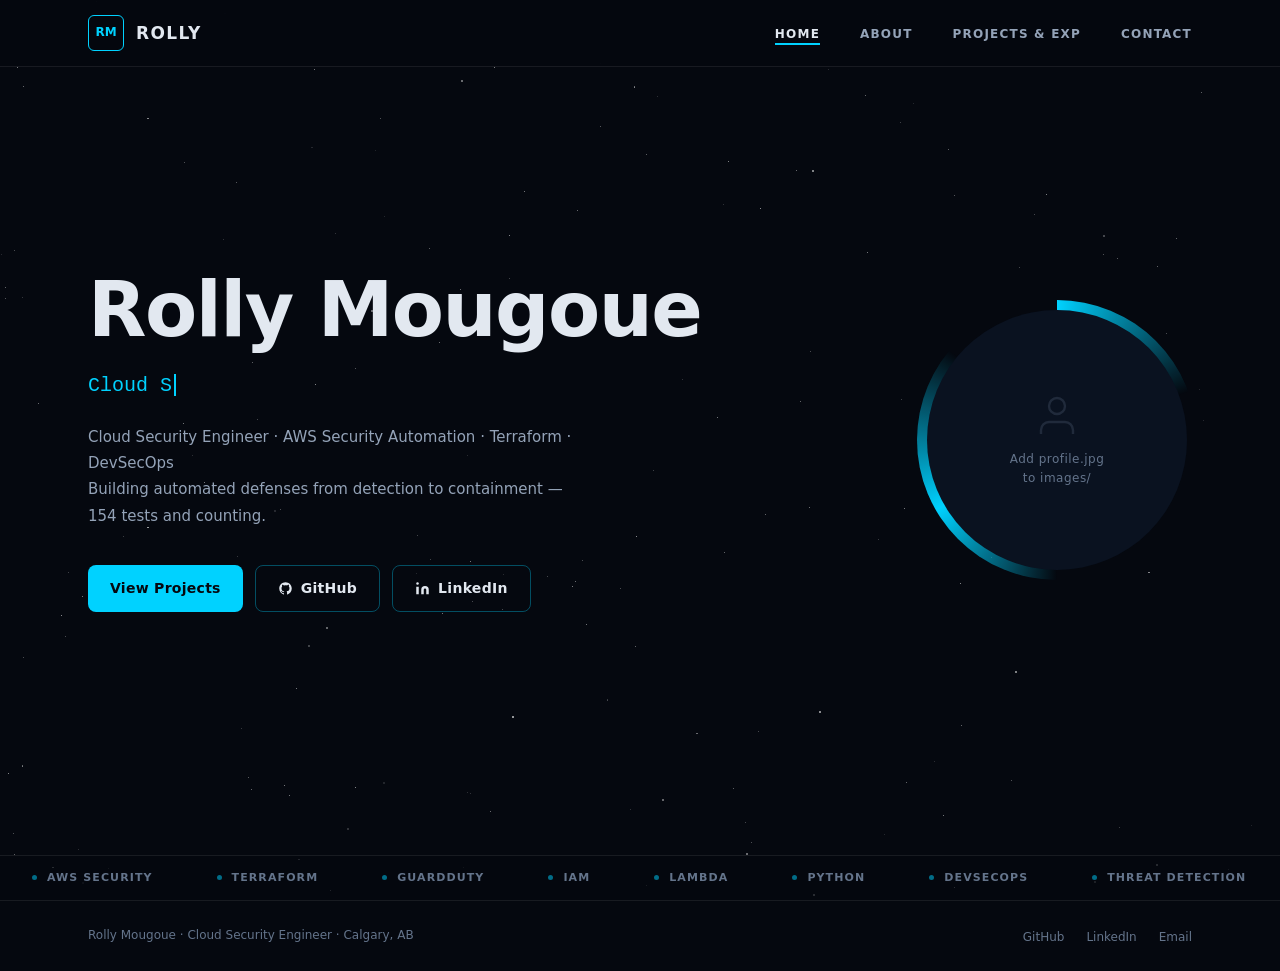
==== portfolio/index.html @ fcc456f9 "Redesign portfolio: multi-page dark space theme matching samsonidowu.netlify.app structure - Four se" ====
<!DOCTYPE html>
<html lang="en">
<head>
  <meta charset="UTF-8">
  <meta name="viewport" content="width=device-width, initial-scale=1.0">
  <meta name="description" content="Rolly Mougoue — Cloud Security Engineer. AWS security automation: GuardDuty, WAF, Inspector, Macie — all Terraform, all tested.">
  <meta property="og:title" content="Rolly Mougoue — Cloud Security Engineer">
  <meta property="og:type" content="website">
  <title>Rolly Mougoue — Cloud Security Engineer</title>
  <link rel="stylesheet" href="css/style.css">
</head>
<body>

  <div id="starfield" aria-hidden="true"></div>

  <!-- ── Navigation ─────────────────────────────────────────── -->
  <nav class="nav" role="navigation" aria-label="Main navigation">
    <div class="nav-inner">
      <a href="index.html" class="nav-logo" aria-label="Home">
        <div class="nav-logo-box" aria-hidden="true">RM</div>
        ROLLY
      </a>
      <ul class="nav-links" id="nav-links" role="list">
        <li><a href="index.html">HOME</a></li>
        <li><a href="about.html">ABOUT</a></li>
        <li><a href="projects.html">PROJECTS &amp; EXP</a></li>
        <li><a href="contact.html">CONTACT</a></li>
      </ul>
      <button class="nav-toggle" id="nav-toggle"
              aria-label="Toggle navigation" aria-expanded="false">
        <span></span><span></span><span></span>
      </button>
    </div>
  </nav>

  <!-- ── Hero ───────────────────────────────────────────────── -->
  <main class="page-content page-enter">
    <section class="hero" aria-label="Introduction">
      <div class="hero-content">

        <!-- Left -->
        <div class="hero-left">
          <h1 class="hero-name">Rolly Mougoue</h1>
          <div class="hero-type-line" aria-live="polite">
            <span id="type-text"></span><span class="hero-cursor" aria-hidden="true"></span>
          </div>
          <p class="hero-subtitle">
            Cloud Security Engineer · AWS Security Automation · Terraform · DevSecOps<br>
            Building automated defenses from detection to containment — 154 tests and counting.
          </p>
          <div class="hero-actions">
            <a href="projects.html" class="btn btn-primary">View Projects</a>
            <a href="https://github.com/Rolly-M/Cloud-Security-Portfolio"
               target="_blank" rel="noopener noreferrer" class="btn btn-outline">
              <svg width="15" height="15" viewBox="0 0 24 24" fill="currentColor" aria-hidden="true">
                <path d="M12 2C6.477 2 2 6.477 2 12c0 4.42 2.865 8.17 6.839 9.49.5.092.682-.217.682-.482
                  0-.237-.008-.866-.013-1.7-2.782.604-3.369-1.34-3.369-1.34-.454-1.156-1.11-1.462-1.11-1.462
                  -.908-.62.069-.608.069-.608 1.003.07 1.531 1.03 1.531 1.03.892 1.529 2.341 1.087 2.91.832
                  .092-.647.35-1.088.636-1.338-2.22-.253-4.555-1.11-4.555-4.943 0-1.091.39-1.984 1.029-2.683
                  -.103-.253-.446-1.27.098-2.647 0 0 .84-.269 2.75 1.025A9.578 9.578 0 0112 6.836c.85.004
                  1.705.114 2.504.336 1.909-1.294 2.747-1.025 2.747-1.025.546 1.377.202 2.394.1 2.647
                  .64.699 1.028 1.592 1.028 2.683 0 3.842-2.339 4.687-4.566 4.935.359.309.678.919.678 1.852
                  0 1.336-.012 2.415-.012 2.743 0 .267.18.578.688.48C19.138 20.167 22 16.418 22 12
                  c0-5.523-4.477-10-10-10z"/>
              </svg>
              GitHub
            </a>
            <a href="https://www.linkedin.com/in/rolly-mougoue/"
               target="_blank" rel="noopener noreferrer" class="btn btn-outline">
              <svg width="15" height="15" viewBox="0 0 24 24" fill="currentColor" aria-hidden="true">
                <path d="M16 8a6 6 0 016 6v7h-4v-7a2 2 0 00-2-2 2 2 0 00-2 2v7h-4v-7a6 6 0 016-6zM2 9h4v12H2z"/>
                <circle cx="4" cy="4" r="2"/>
              </svg>
              LinkedIn
            </a>
          </div>
        </div>

        <!-- Right — Photo -->
        <div class="hero-photo" aria-label="Profile photo">
          <div class="photo-ring" aria-hidden="true"></div>
          <div class="photo-inner">
            <img id="profile-img" src="images/profile.jpg" alt="Rolly Mougoue">
            <div class="photo-placeholder" id="photo-placeholder" aria-hidden="true">
              <svg viewBox="0 0 24 24" fill="none" stroke="currentColor" stroke-width="1.2">
                <path d="M20 21v-2a4 4 0 00-4-4H8a4 4 0 00-4 4v2"/>
                <circle cx="12" cy="7" r="4"/>
              </svg>
              <span>Add profile.jpg<br>to images/</span>
            </div>
          </div>
        </div>

      </div>

      <!-- Skills ticker -->
      <div class="ticker" aria-hidden="true">
        <div class="ticker-track" id="ticker-track"></div>
      </div>
    </section>
  </main>

  <!-- ── Footer ─────────────────────────────────────────────── -->
  <footer>
    <div class="container footer-inner">
      <p class="footer-copy">Rolly Mougoue · Cloud Security Engineer · Calgary, AB</p>
      <ul class="footer-links">
        <li><a href="https://github.com/Rolly-M/Cloud-Security-Portfolio"
               target="_blank" rel="noopener noreferrer">GitHub</a></li>
        <li><a href="https://www.linkedin.com/in/rolly-mougoue/"
               target="_blank" rel="noopener noreferrer">LinkedIn</a></li>
        <li><a href="mailto:rollymk25@gmail.com">Email</a></li>
      </ul>
    </div>
  </footer>

  <script src="js/main.js"></script>
</body>
</html>
---- portfolio/css/style.css ----
/* ============================================================
   Rolly Mougoue — Cloud Security Portfolio
   Dark space theme · Multi-page
   ============================================================ */

/* ── Variables ─────────────────────────────────────────────── */
:root {
  --bg:           #05080f;
  --bg-nav:       rgba(5, 8, 15, 0.94);
  --bg-card:      rgba(255, 255, 255, 0.03);
  --bg-card-h:    rgba(255, 255, 255, 0.06);
  --border:       rgba(255, 255, 255, 0.08);
  --border-a:     rgba(0, 210, 255, 0.28);
  --text:         #e2e8f0;
  --text-muted:   #94a3b8;
  --text-dim:     #64748b;
  --accent:       #00d2ff;
  --accent-glow:  rgba(0, 210, 255, 0.15);
  --green:        #22c55e;
  --orange:       #f0883e;
  --purple:       #bc8cff;
  --font:         'Segoe UI', system-ui, -apple-system, sans-serif;
  --mono:         'Courier New', Courier, monospace;
  --r:            8px;
  --r-lg:         16px;
}

/* ── Reset ─────────────────────────────────────────────────── */
*, *::before, *::after { box-sizing: border-box; margin: 0; padding: 0; }
html { scroll-behavior: smooth; }
body {
  background: var(--bg);
  color: var(--text);
  font-family: var(--font);
  line-height: 1.65;
  overflow-x: hidden;
  min-height: 100vh;
  -webkit-font-smoothing: antialiased;
}
a { color: inherit; text-decoration: none; }
img { max-width: 100%; display: block; }
ul { list-style: none; }
button { font-family: var(--font); }

/* ── Starfield ─────────────────────────────────────────────── */
#starfield {
  position: fixed;
  inset: 0;
  pointer-events: none;
  z-index: 0;
  overflow: hidden;
}
.star {
  position: absolute;
  border-radius: 50%;
  background: #fff;
}
.star-twinkle { animation: twinkle 3s ease-in-out infinite; }
@keyframes twinkle {
  0%, 100% { opacity: var(--op, 0.5); transform: scale(1); }
  50%       { opacity: 0.1;           transform: scale(0.6); }
}

/* ── Layout ─────────────────────────────────────────────────── */
.container { max-width: 1160px; margin: 0 auto; padding: 0 28px; }
.page-content { position: relative; z-index: 1; }

/* ── Navigation ─────────────────────────────────────────────── */
.nav {
  position: fixed;
  inset: 0 0 auto 0;
  z-index: 100;
  background: var(--bg-nav);
  backdrop-filter: blur(14px);
  border-bottom: 1px solid var(--border);
}
.nav-inner {
  display: flex;
  align-items: center;
  justify-content: space-between;
  height: 66px;
  max-width: 1160px;
  margin: 0 auto;
  padding: 0 28px;
}
.nav-logo {
  display: flex;
  align-items: center;
  gap: 12px;
  font-weight: 700;
  font-size: 17px;
  letter-spacing: 0.08em;
  color: var(--text);
  transition: opacity .2s;
}
.nav-logo:hover { opacity: 0.85; }
.nav-logo-box {
  width: 36px; height: 36px;
  border: 1.5px solid var(--accent);
  border-radius: 6px;
  display: flex;
  align-items: center;
  justify-content: center;
  font-size: 12px;
  font-weight: 800;
  color: var(--accent);
  letter-spacing: 0;
  flex-shrink: 0;
}
.nav-links {
  display: flex;
  align-items: center;
  gap: 40px;
}
.nav-links a {
  font-size: 12px;
  font-weight: 600;
  letter-spacing: 0.1em;
  color: var(--text-muted);
  transition: color .2s;
  position: relative;
  padding-bottom: 3px;
}
.nav-links a::after {
  content: '';
  position: absolute;
  bottom: -1px; left: 0; right: 0;
  height: 2px;
  background: var(--accent);
  transform: scaleX(0);
  transform-origin: left;
  transition: transform .2s;
}
.nav-links a:hover { color: var(--text); }
.nav-links a.active { color: var(--text); }
.nav-links a.active::after { transform: scaleX(1); }

/* Mobile toggle */
.nav-toggle {
  display: none;
  flex-direction: column;
  gap: 5px;
  background: none;
  border: none;
  cursor: pointer;
  padding: 4px;
}
.nav-toggle span {
  display: block;
  width: 22px; height: 2px;
  background: var(--text-muted);
  border-radius: 2px;
  transition: .2s;
}

/* ── Buttons ─────────────────────────────────────────────────── */
.btn {
  display: inline-flex;
  align-items: center;
  gap: 8px;
  padding: 11px 22px;
  border-radius: var(--r);
  font-size: 14px;
  font-weight: 600;
  letter-spacing: .02em;
  cursor: pointer;
  border: none;
  transition: all .2s;
}
.btn-primary {
  background: var(--accent);
  color: #05080f;
}
.btn-primary:hover {
  background: #22e5ff;
  transform: translateY(-1px);
  box-shadow: 0 6px 24px rgba(0,210,255,.35);
}
.btn-outline {
  background: transparent;
  border: 1.5px solid rgba(0,210,255,.35);
  color: var(--text);
}
.btn-outline:hover {
  background: var(--accent-glow);
  border-color: var(--accent);
  color: var(--accent);
}
.btn-ghost {
  background: transparent;
  border: 1.5px solid var(--border);
  color: var(--text-muted);
}
.btn-ghost:hover {
  background: var(--bg-card-h);
  color: var(--text);
  border-color: rgba(255,255,255,.18);
}

/* ── Hero ────────────────────────────────────────────────────── */
.hero {
  min-height: 100vh;
  display: flex;
  flex-direction: column;
  position: relative;
  padding-top: 66px;
}
.hero-content {
  flex: 1;
  display: grid;
  grid-template-columns: 1fr auto;
  align-items: center;
  gap: 64px;
  padding: 80px 28px 120px;
  max-width: 1160px;
  margin: 0 auto;
  width: 100%;
}
.hero-name {
  font-size: clamp(40px, 6vw, 76px);
  font-weight: 800;
  line-height: 1.08;
  color: var(--text);
  margin-bottom: 18px;
  letter-spacing: -.02em;
}
.hero-type-line {
  font-family: var(--mono);
  font-size: clamp(15px, 2vw, 20px);
  color: var(--accent);
  margin-bottom: 22px;
  min-height: 30px;
  display: flex;
  align-items: center;
  gap: 1px;
}
.hero-cursor {
  display: inline-block;
  width: 2px;
  height: 1.1em;
  background: var(--accent);
  margin-left: 1px;
  animation: blink .8s step-end infinite;
}
@keyframes blink { 50% { opacity: 0; } }

.hero-subtitle {
  font-size: 15px;
  color: var(--text-muted);
  line-height: 1.75;
  max-width: 500px;
  margin-bottom: 36px;
}
.hero-actions { display: flex; gap: 12px; flex-wrap: wrap; }

/* ── Photo ───────────────────────────────────────────────────── */
.hero-photo {
  position: relative;
  width: 270px;
  height: 270px;
  flex-shrink: 0;
}
.photo-ring {
  position: absolute;
  inset: -5px;
  border-radius: 50%;
  background: conic-gradient(
    var(--accent) 0deg,
    transparent 70deg,
    transparent 180deg,
    var(--accent) 240deg,
    transparent 310deg,
    transparent 360deg
  );
  animation: spinRing 8s linear infinite;
}
@keyframes spinRing { to { transform: rotate(360deg); } }

.photo-inner {
  position: absolute;
  inset: 5px;
  border-radius: 50%;
  overflow: hidden;
  background: #0a1220;
}
.photo-inner img {
  width: 100%;
  height: 100%;
  object-fit: cover;
  display: none;
}
.photo-inner img.loaded { display: block; }
.photo-placeholder {
  width: 100%;
  height: 100%;
  display: flex;
  flex-direction: column;
  align-items: center;
  justify-content: center;
  gap: 10px;
  color: var(--text-dim);
  font-size: 12px;
  letter-spacing: .04em;
  text-align: center;
  padding: 20px;
}
.photo-placeholder svg {
  width: 48px; height: 48px;
  opacity: .25;
}

/* ── Ticker ──────────────────────────────────────────────────── */
.ticker {
  border-top: 1px solid var(--border);
  background: rgba(5,8,15,.7);
  padding: 13px 0;
  overflow: hidden;
  flex-shrink: 0;
}
.ticker-track {
  display: flex;
  white-space: nowrap;
  animation: tickerScroll 32s linear infinite;
  width: max-content;
}
.ticker-item {
  display: inline-flex;
  align-items: center;
  gap: 10px;
  padding: 0 32px;
  font-size: 11px;
  font-weight: 700;
  letter-spacing: .1em;
  text-transform: uppercase;
  color: var(--text-dim);
}
.ticker-item .dot {
  width: 5px; height: 5px;
  border-radius: 50%;
  background: var(--accent);
  opacity: .5;
  flex-shrink: 0;
}
@keyframes tickerScroll {
  from { transform: translateX(0); }
  to   { transform: translateX(-50%); }
}

/* ── Section base ────────────────────────────────────────────── */
.page-section {
  padding: 96px 0;
  position: relative;
  z-index: 1;
}
.section-label {
  display: block;
  font-size: 11px;
  font-weight: 700;
  letter-spacing: .16em;
  color: var(--accent);
  text-transform: uppercase;
  margin-bottom: 10px;
}
.section-title {
  font-size: clamp(26px, 4vw, 42px);
  font-weight: 800;
  color: var(--text);
  line-height: 1.12;
  letter-spacing: -.01em;
}
.section-desc {
  font-size: 15px;
  color: var(--text-muted);
  margin-top: 12px;
  max-width: 580px;
  line-height: 1.75;
}

/* ── About ───────────────────────────────────────────────────── */
.about-grid {
  display: grid;
  grid-template-columns: 1fr 320px;
  gap: 64px;
  align-items: start;
}
.about-heading {
  font-size: clamp(22px, 3vw, 36px);
  font-weight: 800;
  color: var(--text);
  line-height: 1.18;
  margin-bottom: 28px;
  letter-spacing: -.01em;
}
.about-bio p {
  color: var(--text-muted);
  font-size: 15px;
  line-height: 1.8;
  margin-bottom: 16px;
}
.about-bio p:last-of-type { margin-bottom: 0; }
.about-bio strong { color: var(--text); font-weight: 600; }
.about-actions { display: flex; gap: 12px; flex-wrap: wrap; margin-top: 32px; }

/* Sidebar boxes */
.sidebar-box {
  background: var(--bg-card);
  border: 1px solid var(--border);
  border-radius: var(--r-lg);
  padding: 24px;
  margin-bottom: 20px;
}
.sidebar-box:last-child { margin-bottom: 0; }
.sidebar-title {
  font-size: 10px;
  font-weight: 800;
  letter-spacing: .16em;
  color: var(--accent);
  text-transform: uppercase;
  margin-bottom: 18px;
}
.facts-table { width: 100%; border-collapse: collapse; }
.facts-table tr { border-bottom: 1px solid var(--border); }
.facts-table tr:last-child { border-bottom: none; }
.facts-table td {
  padding: 10px 0;
  font-size: 13px;
  line-height: 1.4;
  vertical-align: top;
}
.facts-table td:first-child {
  color: var(--text-muted);
  width: 100px;
  padding-right: 8px;
}
.facts-table td:last-child {
  color: var(--text);
  font-weight: 500;
  text-align: right;
}
.avail-cell {
  display: flex;
  align-items: center;
  gap: 6px;
  justify-content: flex-end;
}
.avail-dot {
  width: 7px; height: 7px;
  border-radius: 50%;
  background: var(--green);
  animation: pulse 2.2s ease-in-out infinite;
}
@keyframes pulse { 50% { opacity: .35; } }

.cert-row {
  display: flex;
  justify-content: space-between;
  align-items: center;
  padding: 10px 0;
  border-bottom: 1px solid var(--border);
  font-size: 13px;
  gap: 8px;
}
.cert-row:last-child { border-bottom: none; }
.cert-name { color: var(--text-muted); flex: 1; }
.cert-date { color: var(--text-dim); font-size: 11px; white-space: nowrap; }

/* ── Projects ────────────────────────────────────────────────── */
.projects-header { margin-bottom: 52px; }
.stats-row {
  display: flex;
  gap: 32px;
  flex-wrap: wrap;
  margin-top: 32px;
  padding-top: 28px;
  border-top: 1px solid var(--border);
}
.stat-item { }
.stat-num {
  font-size: 32px;
  font-weight: 800;
  color: var(--accent);
  line-height: 1;
}
.stat-label {
  font-size: 12px;
  color: var(--text-dim);
  letter-spacing: .04em;
  margin-top: 4px;
}

.projects-grid {
  display: grid;
  grid-template-columns: repeat(auto-fill, minmax(340px, 1fr));
  gap: 20px;
}
.project-card {
  background: var(--bg-card);
  border: 1px solid var(--border);
  border-radius: var(--r-lg);
  padding: 26px;
  display: flex;
  flex-direction: column;
  transition: border-color .2s, transform .2s, box-shadow .2s;
}
.project-card:hover {
  border-color: var(--border-a);
  transform: translateY(-2px);
  box-shadow: 0 10px 36px rgba(0,210,255,.07);
}
.project-card.featured {
  grid-column: 1 / -1;
  display: grid;
  grid-template-columns: 1fr 200px;
  gap: 32px;
  align-items: start;
}
.project-card.featured .project-body { display: flex; flex-direction: column; }
.project-num {
  font-size: 11px;
  font-weight: 700;
  color: var(--accent);
  letter-spacing: .1em;
  margin-bottom: 6px;
}
.project-small {
  display: block;
  font-size: 10px;
  color: var(--text-dim);
  letter-spacing: .08em;
  text-transform: uppercase;
  margin-bottom: 4px;
}
.project-title {
  font-size: 17px;
  font-weight: 700;
  color: var(--text);
  line-height: 1.3;
  margin-bottom: 12px;
}
.project-desc {
  font-size: 13.5px;
  color: var(--text-muted);
  line-height: 1.7;
  margin-bottom: 16px;
  flex: 1;
}
.project-highlights {
  margin-bottom: 18px;
}
.project-highlights li {
  font-size: 13px;
  color: var(--text-muted);
  padding: 6px 0 6px 14px;
  position: relative;
  border-bottom: 1px solid var(--border);
  line-height: 1.55;
}
.project-highlights li:last-child { border-bottom: none; }
.project-highlights li::before {
  content: '';
  position: absolute;
  left: 0; top: 13px;
  width: 5px; height: 5px;
  border-radius: 50%;
  background: var(--accent);
  opacity: .5;
}
.project-tags {
  display: flex;
  flex-wrap: wrap;
  gap: 6px;
  margin-bottom: 18px;
}
.tag {
  font-size: 11px;
  font-weight: 600;
  padding: 3px 10px;
  border-radius: 20px;
  letter-spacing: .03em;
}
.tag-aws  { background: rgba(240,136,62,.1);  color: #f0883e; border: 1px solid rgba(240,136,62,.2); }
.tag-iac  { background: rgba(124,158,240,.1); color: #7c9ef0; border: 1px solid rgba(124,158,240,.2); }
.tag-lang { background: rgba(63,185,80,.1);   color: #3fb950; border: 1px solid rgba(63,185,80,.2); }
.tag-test { background: rgba(188,140,255,.1); color: #bc8cff; border: 1px solid rgba(188,140,255,.2); }

.project-footer {
  display: flex;
  justify-content: space-between;
  align-items: center;
  padding-top: 16px;
  border-top: 1px solid var(--border);
  margin-top: auto;
}
.project-meta { font-size: 12px; color: var(--text-dim); }
.project-link {
  font-size: 13px;
  font-weight: 600;
  color: var(--accent);
  display: inline-flex;
  align-items: center;
  gap: 5px;
  transition: gap .2s;
}
.project-link:hover { gap: 9px; }
.project-link::after { content: '→'; }

.project-sidebar {
  display: flex;
  flex-direction: column;
  gap: 10px;
}
.sidebar-stat {
  background: rgba(0,210,255,.05);
  border: 1px solid rgba(0,210,255,.14);
  border-radius: var(--r);
  padding: 14px 16px;
}
.ss-label {
  font-size: 10px;
  color: var(--text-dim);
  text-transform: uppercase;
  letter-spacing: .08em;
  margin-bottom: 4px;
}
.ss-value {
  font-size: 14px;
  font-weight: 700;
  color: var(--accent);
}

/* ── Contact ─────────────────────────────────────────────────── */
.contact-layout {
  max-width: 680px;
}
.contact-quote {
  font-size: 15.5px;
  font-style: italic;
  color: var(--text-muted);
  border-left: 2px solid var(--accent);
  padding-left: 20px;
  margin: 36px 0;
  line-height: 1.75;
}
.contact-items {
  display: flex;
  flex-direction: column;
  gap: 14px;
  margin-bottom: 36px;
}
.contact-item {
  display: flex;
  align-items: center;
  gap: 16px;
  padding: 18px 22px;
  background: var(--bg-card);
  border: 1px solid var(--border);
  border-radius: var(--r-lg);
  font-size: 14.5px;
  color: var(--text);
  transition: border-color .2s, background .2s, color .2s;
}
.contact-item:hover {
  border-color: var(--border-a);
  background: rgba(0,210,255,.04);
  color: var(--accent);
}
.contact-icon { width: 20px; text-align: center; flex-shrink: 0; }
.avail-badge {
  display: inline-flex;
  align-items: center;
  gap: 8px;
  padding: 9px 18px;
  background: rgba(34,197,94,.1);
  border: 1px solid rgba(34,197,94,.22);
  border-radius: 20px;
  font-size: 13px;
  font-weight: 600;
  color: var(--green);
}

/* ── Footer ──────────────────────────────────────────────────── */
footer {
  position: relative;
  z-index: 1;
  border-top: 1px solid var(--border);
  padding: 22px 0;
}
.footer-inner {
  display: flex;
  justify-content: space-between;
  align-items: center;
  gap: 16px;
  flex-wrap: wrap;
}
.footer-copy { font-size: 12px; color: var(--text-dim); }
.footer-links { display: flex; gap: 22px; }
.footer-links a {
  font-size: 12px;
  color: var(--text-dim);
  transition: color .2s;
}
.footer-links a:hover { color: var(--accent); }

/* ── Fade animations ─────────────────────────────────────────── */
.fade-in {
  opacity: 0;
  transform: translateY(18px);
  transition: opacity .55s ease, transform .55s ease;
}
.fade-in.visible { opacity: 1; transform: translateY(0); }
.d1 { transition-delay: .1s; }
.d2 { transition-delay: .2s; }
.d3 { transition-delay: .3s; }

.page-enter { animation: pageIn .4s ease both; }
@keyframes pageIn {
  from { opacity: 0; transform: translateY(12px); }
  to   { opacity: 1; transform: translateY(0); }
}

/* ── Scrollbar ───────────────────────────────────────────────── */
::-webkit-scrollbar { width: 5px; }
::-webkit-scrollbar-track { background: var(--bg); }
::-webkit-scrollbar-thumb { background: var(--border); border-radius: 3px; }
::-webkit-scrollbar-thumb:hover { background: var(--text-dim); }

/* ── Mobile ──────────────────────────────────────────────────── */
@media (max-width: 820px) {
  .nav-links {
    display: none;
    position: absolute;
    top: 66px; left: 0; right: 0;
    background: var(--bg-nav);
    flex-direction: column;
    padding: 18px 28px;
    gap: 18px;
    border-bottom: 1px solid var(--border);
    backdrop-filter: blur(14px);
  }
  .nav-links.open { display: flex; }
  .nav-toggle { display: flex; }

  .hero-content {
    grid-template-columns: 1fr;
    text-align: center;
    padding: 60px 28px 120px;
    gap: 44px;
  }
  .hero-photo { width: 200px; height: 200px; margin: 0 auto; order: -1; }
  .hero-actions { justify-content: center; }
  .hero-subtitle { margin-inline: auto; }

  .about-grid { grid-template-columns: 1fr; gap: 40px; }
  .projects-grid { grid-template-columns: 1fr; }
  .project-card.featured { grid-template-columns: 1fr; }
  .stats-row { gap: 24px; }
  .footer-inner { flex-direction: column; text-align: center; }
}

@media (max-width: 500px) {
  .hero-name { font-size: 34px; }
  .btn { padding: 10px 18px; font-size: 13px; }
}
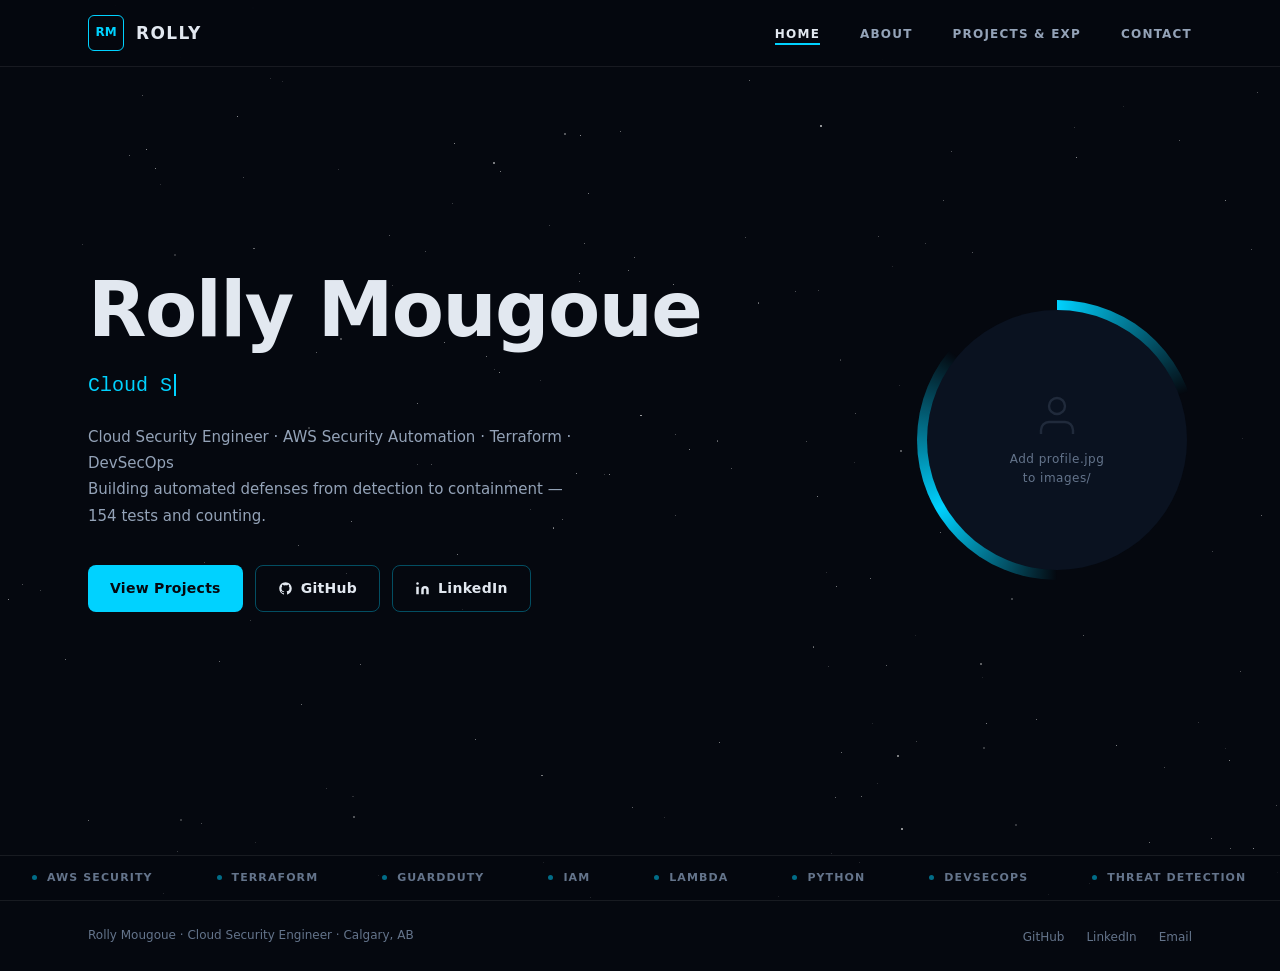
==== commit 50b7aafc: "Fix hero layout, nav logo stacking, and SVG placeholder overflow - Replace grid (1fr auto) with flex" ====
--- a/portfolio/index.html
+++ b/portfolio/index.html
@@ -82,7 +82,7 @@
           <div class="photo-inner">
             <img id="profile-img" src="images/profile.jpg" alt="Rolly Mougoue">
             <div class="photo-placeholder" id="photo-placeholder" aria-hidden="true">
-              <svg viewBox="0 0 24 24" fill="none" stroke="currentColor" stroke-width="1.2">
+              <svg width="48" height="48" viewBox="0 0 24 24" fill="none" stroke="currentColor" stroke-width="1.2">
                 <path d="M20 21v-2a4 4 0 00-4-4H8a4 4 0 00-4 4v2"/>
                 <circle cx="12" cy="7" r="4"/>
               </svg>
--- a/portfolio/css/style.css
+++ b/portfolio/css/style.css
@@ -68,14 +68,18 @@
 /* ── Navigation ─────────────────────────────────────────────── */
 .nav {
   position: fixed;
-  inset: 0 0 auto 0;
+  top: 0;
+  left: 0;
+  right: 0;
   z-index: 100;
   background: var(--bg-nav);
   backdrop-filter: blur(14px);
+  -webkit-backdrop-filter: blur(14px);
   border-bottom: 1px solid var(--border);
 }
 .nav-inner {
   display: flex;
+  flex-direction: row;
   align-items: center;
   justify-content: space-between;
   height: 66px;
@@ -84,7 +88,8 @@
   padding: 0 28px;
 }
 .nav-logo {
-  display: flex;
+  display: inline-flex;
+  flex-direction: row;
   align-items: center;
   gap: 12px;
   font-weight: 700;
@@ -92,6 +97,7 @@
   letter-spacing: 0.08em;
   color: var(--text);
   transition: opacity .2s;
+  white-space: nowrap;
 }
 .nav-logo:hover { opacity: 0.85; }
 .nav-logo-box {
@@ -207,8 +213,8 @@
 }
 .hero-content {
   flex: 1;
-  display: grid;
-  grid-template-columns: 1fr auto;
+  display: flex;
+  flex-direction: row;
   align-items: center;
   gap: 64px;
   padding: 80px 28px 120px;
@@ -216,6 +222,7 @@
   margin: 0 auto;
   width: 100%;
 }
+.hero-left { flex: 1; min-width: 0; }
 .hero-name {
   font-size: clamp(40px, 6vw, 76px);
   font-weight: 800;
@@ -258,11 +265,15 @@
   position: relative;
   width: 270px;
   height: 270px;
+  min-width: 270px;
   flex-shrink: 0;
 }
 .photo-ring {
   position: absolute;
-  inset: -5px;
+  top: -5px;
+  left: -5px;
+  right: -5px;
+  bottom: -5px;
   border-radius: 50%;
   background: conic-gradient(
     var(--accent) 0deg,
@@ -278,7 +289,12 @@
 
 .photo-inner {
   position: absolute;
-  inset: 5px;
+  top: 5px;
+  left: 5px;
+  right: 5px;
+  bottom: 5px;
+  width: 260px;
+  height: 260px;
   border-radius: 50%;
   overflow: hidden;
   background: #0a1220;
@@ -741,14 +757,21 @@
   .nav-toggle { display: flex; }
 
   .hero-content {
-    grid-template-columns: 1fr;
+    flex-direction: column;
     text-align: center;
     padding: 60px 28px 120px;
     gap: 44px;
   }
-  .hero-photo { width: 200px; height: 200px; margin: 0 auto; order: -1; }
+  .hero-photo {
+    width: 200px;
+    height: 200px;
+    min-width: 200px;
+    margin: 0 auto;
+    order: -1;
+  }
+  .photo-inner { width: 190px; height: 190px; }
   .hero-actions { justify-content: center; }
-  .hero-subtitle { margin-inline: auto; }
+  .hero-subtitle { max-width: 100%; margin-left: auto; margin-right: auto; }
 
   .about-grid { grid-template-columns: 1fr; gap: 40px; }
   .projects-grid { grid-template-columns: 1fr; }
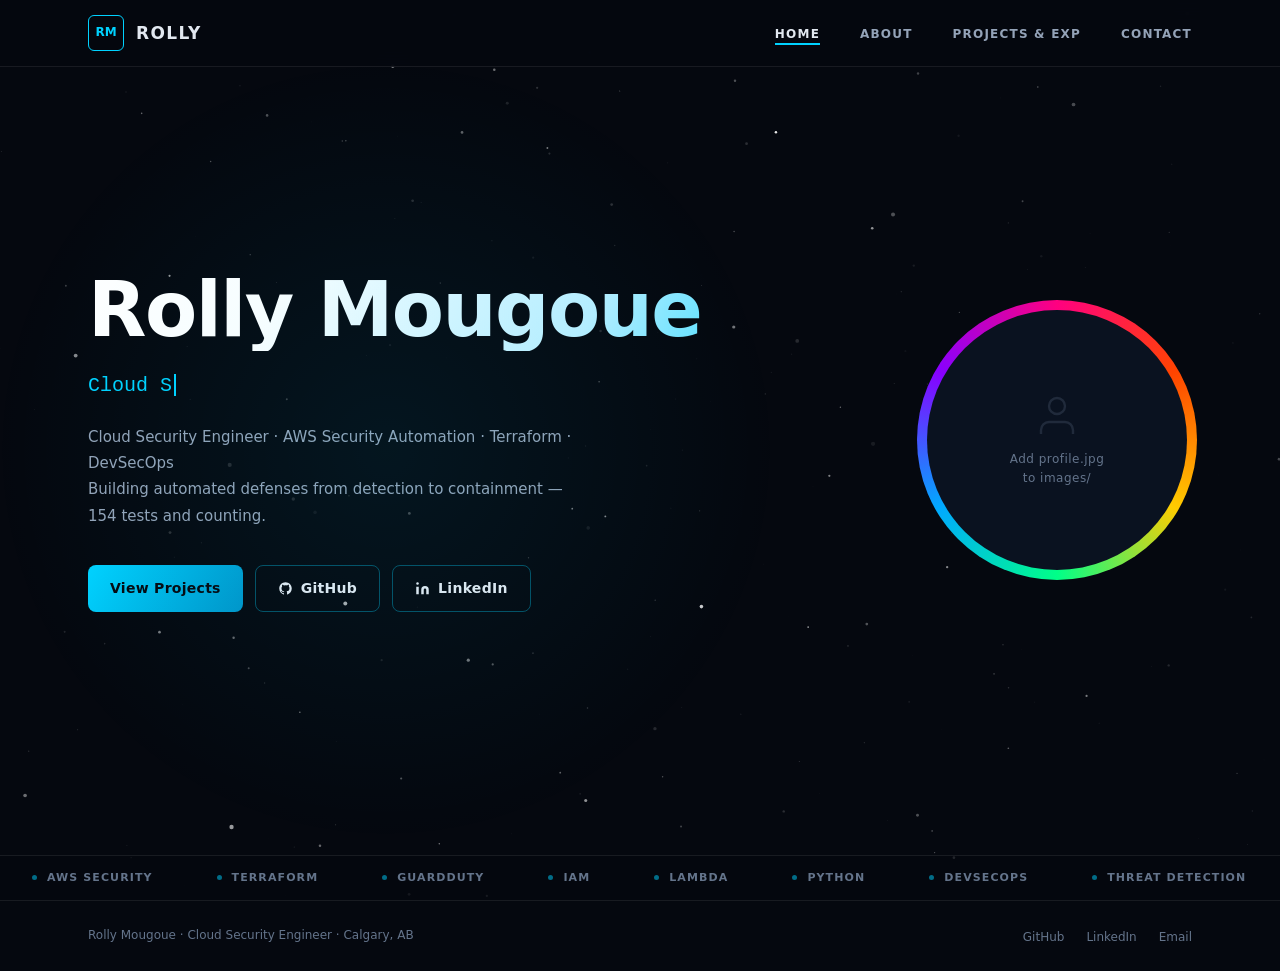
==== commit 559e667e: "Visual overhaul: canvas flying stars, RGB photo glow, gradient typography Flying stars (canvas-based" ====
--- a/portfolio/index.html
+++ b/portfolio/index.html
@@ -11,7 +11,7 @@
 </head>
 <body>
 
-  <div id="starfield" aria-hidden="true"></div>
+  <canvas id="starfield-canvas" aria-hidden="true"></canvas>
 
   <!-- ── Navigation ─────────────────────────────────────────── -->
   <nav class="nav" role="navigation" aria-label="Main navigation">
@@ -78,6 +78,7 @@
 
         <!-- Right — Photo -->
         <div class="hero-photo" aria-label="Profile photo">
+          <div class="photo-glow" aria-hidden="true"></div>
           <div class="photo-ring" aria-hidden="true"></div>
           <div class="photo-inner">
             <img id="profile-img" src="images/profile.jpg" alt="Rolly Mougoue">
--- a/portfolio/css/style.css
+++ b/portfolio/css/style.css
@@ -42,23 +42,13 @@
 ul { list-style: none; }
 button { font-family: var(--font); }
 
-/* ── Starfield ─────────────────────────────────────────────── */
-#starfield {
+/* ── Canvas Starfield ───────────────────────────────────────── */
+#starfield-canvas {
   position: fixed;
-  inset: 0;
+  top: 0; left: 0;
+  width: 100%; height: 100%;
   pointer-events: none;
   z-index: 0;
-  overflow: hidden;
-}
-.star {
-  position: absolute;
-  border-radius: 50%;
-  background: #fff;
-}
-.star-twinkle { animation: twinkle 3s ease-in-out infinite; }
-@keyframes twinkle {
-  0%, 100% { opacity: var(--op, 0.5); transform: scale(1); }
-  50%       { opacity: 0.1;           transform: scale(0.6); }
 }
 
 /* ── Layout ─────────────────────────────────────────────────── */
@@ -174,13 +164,14 @@
   transition: all .2s;
 }
 .btn-primary {
-  background: var(--accent);
+  background: linear-gradient(120deg, #00d2ff 0%, #0094c8 100%);
   color: #05080f;
+  font-weight: 700;
 }
 .btn-primary:hover {
-  background: #22e5ff;
-  transform: translateY(-1px);
-  box-shadow: 0 6px 24px rgba(0,210,255,.35);
+  background: linear-gradient(120deg, #33ddff 0%, #00b8e8 100%);
+  transform: translateY(-2px);
+  box-shadow: 0 8px 28px rgba(0,210,255,.45);
 }
 .btn-outline {
   background: transparent;
@@ -210,6 +201,22 @@
   flex-direction: column;
   position: relative;
   padding-top: 66px;
+}
+/* Ambient radial glow behind hero text */
+.hero::before {
+  content: '';
+  position: absolute;
+  width: 900px; height: 900px;
+  left: -5%; top: 50%;
+  transform: translateY(-50%);
+  background: radial-gradient(circle, rgba(0,210,255,0.07) 0%, transparent 62%);
+  pointer-events: none;
+  z-index: 0;
+  animation: ambientPulse 8s ease-in-out infinite;
+}
+@keyframes ambientPulse {
+  0%, 100% { opacity: 0.7; transform: translateY(-50%) scale(1); }
+  50%       { opacity: 1.0; transform: translateY(-50%) scale(1.08); }
 }
 .hero-content {
   flex: 1;
@@ -228,6 +235,10 @@
   font-weight: 800;
   line-height: 1.08;
   color: var(--text);
+  background: linear-gradient(115deg, #ffffff 25%, #b8eeff 65%, #00d2ff 100%);
+  -webkit-background-clip: text;
+  -webkit-text-fill-color: transparent;
+  background-clip: text;
   margin-bottom: 18px;
   letter-spacing: -.02em;
 }
@@ -268,6 +279,22 @@
   min-width: 270px;
   flex-shrink: 0;
 }
+/* RGB glow — sits behind the ring */
+.photo-glow {
+  position: absolute;
+  top: 0; left: 0;
+  width: 270px; height: 270px;
+  border-radius: 50%;
+  z-index: 0;
+  animation: rgbGlow 5s ease-in-out infinite;
+}
+@keyframes rgbGlow {
+  0%,  100% { box-shadow: 0 0 55px 22px rgba(255,0,110,0.60), 0 0 110px 50px rgba(255,0,110,0.18); }
+  25%        { box-shadow: 0 0 55px 22px rgba(0,160,255,0.60), 0 0 110px 50px rgba(0,160,255,0.18); }
+  50%        { box-shadow: 0 0 55px 22px rgba(50,255,120,0.55), 0 0 110px 50px rgba(50,255,120,0.16); }
+  75%        { box-shadow: 0 0 55px 22px rgba(170,0,255,0.60), 0 0 110px 50px rgba(170,0,255,0.18); }
+}
+
 .photo-ring {
   position: absolute;
   top: -5px;
@@ -276,14 +303,11 @@
   bottom: -5px;
   border-radius: 50%;
   background: conic-gradient(
-    var(--accent) 0deg,
-    transparent 70deg,
-    transparent 180deg,
-    var(--accent) 240deg,
-    transparent 310deg,
-    transparent 360deg
+    #ff0080, #ff4400, #ffcc00,
+    #00ff88, #00aaff, #8800ff, #ff0080
   );
-  animation: spinRing 8s linear infinite;
+  animation: spinRing 5s linear infinite;
+  z-index: 1;
 }
 @keyframes spinRing { to { transform: rotate(360deg); } }
 
@@ -298,6 +322,7 @@
   border-radius: 50%;
   overflow: hidden;
   background: #0a1220;
+  z-index: 2;
 }
 .photo-inner img {
   width: 100%;
@@ -381,6 +406,10 @@
   font-size: clamp(26px, 4vw, 42px);
   font-weight: 800;
   color: var(--text);
+  background: linear-gradient(110deg, #ffffff 55%, #7ad8f5 100%);
+  -webkit-background-clip: text;
+  -webkit-text-fill-color: transparent;
+  background-clip: text;
   line-height: 1.12;
   letter-spacing: -.01em;
 }
@@ -510,18 +539,19 @@
   gap: 20px;
 }
 .project-card {
-  background: var(--bg-card);
+  background: linear-gradient(145deg, rgba(255,255,255,0.04) 0%, rgba(255,255,255,0.01) 100%);
   border: 1px solid var(--border);
   border-radius: var(--r-lg);
   padding: 26px;
   display: flex;
   flex-direction: column;
-  transition: border-color .2s, transform .2s, box-shadow .2s;
+  transition: border-color .25s, transform .25s, box-shadow .25s, background .25s;
 }
 .project-card:hover {
-  border-color: var(--border-a);
-  transform: translateY(-2px);
-  box-shadow: 0 10px 36px rgba(0,210,255,.07);
+  border-color: rgba(0,210,255,0.35);
+  transform: translateY(-3px);
+  background: linear-gradient(145deg, rgba(0,210,255,0.06) 0%, rgba(255,255,255,0.02) 100%);
+  box-shadow: 0 14px 48px rgba(0,210,255,0.10), 0 0 0 1px rgba(0,210,255,0.12);
 }
 .project-card.featured {
   grid-column: 1 / -1;
@@ -769,6 +799,7 @@
     margin: 0 auto;
     order: -1;
   }
+  .photo-glow  { width: 200px; height: 200px; }
   .photo-inner { width: 190px; height: 190px; }
   .hero-actions { justify-content: center; }
   .hero-subtitle { max-width: 100%; margin-left: auto; margin-right: auto; }
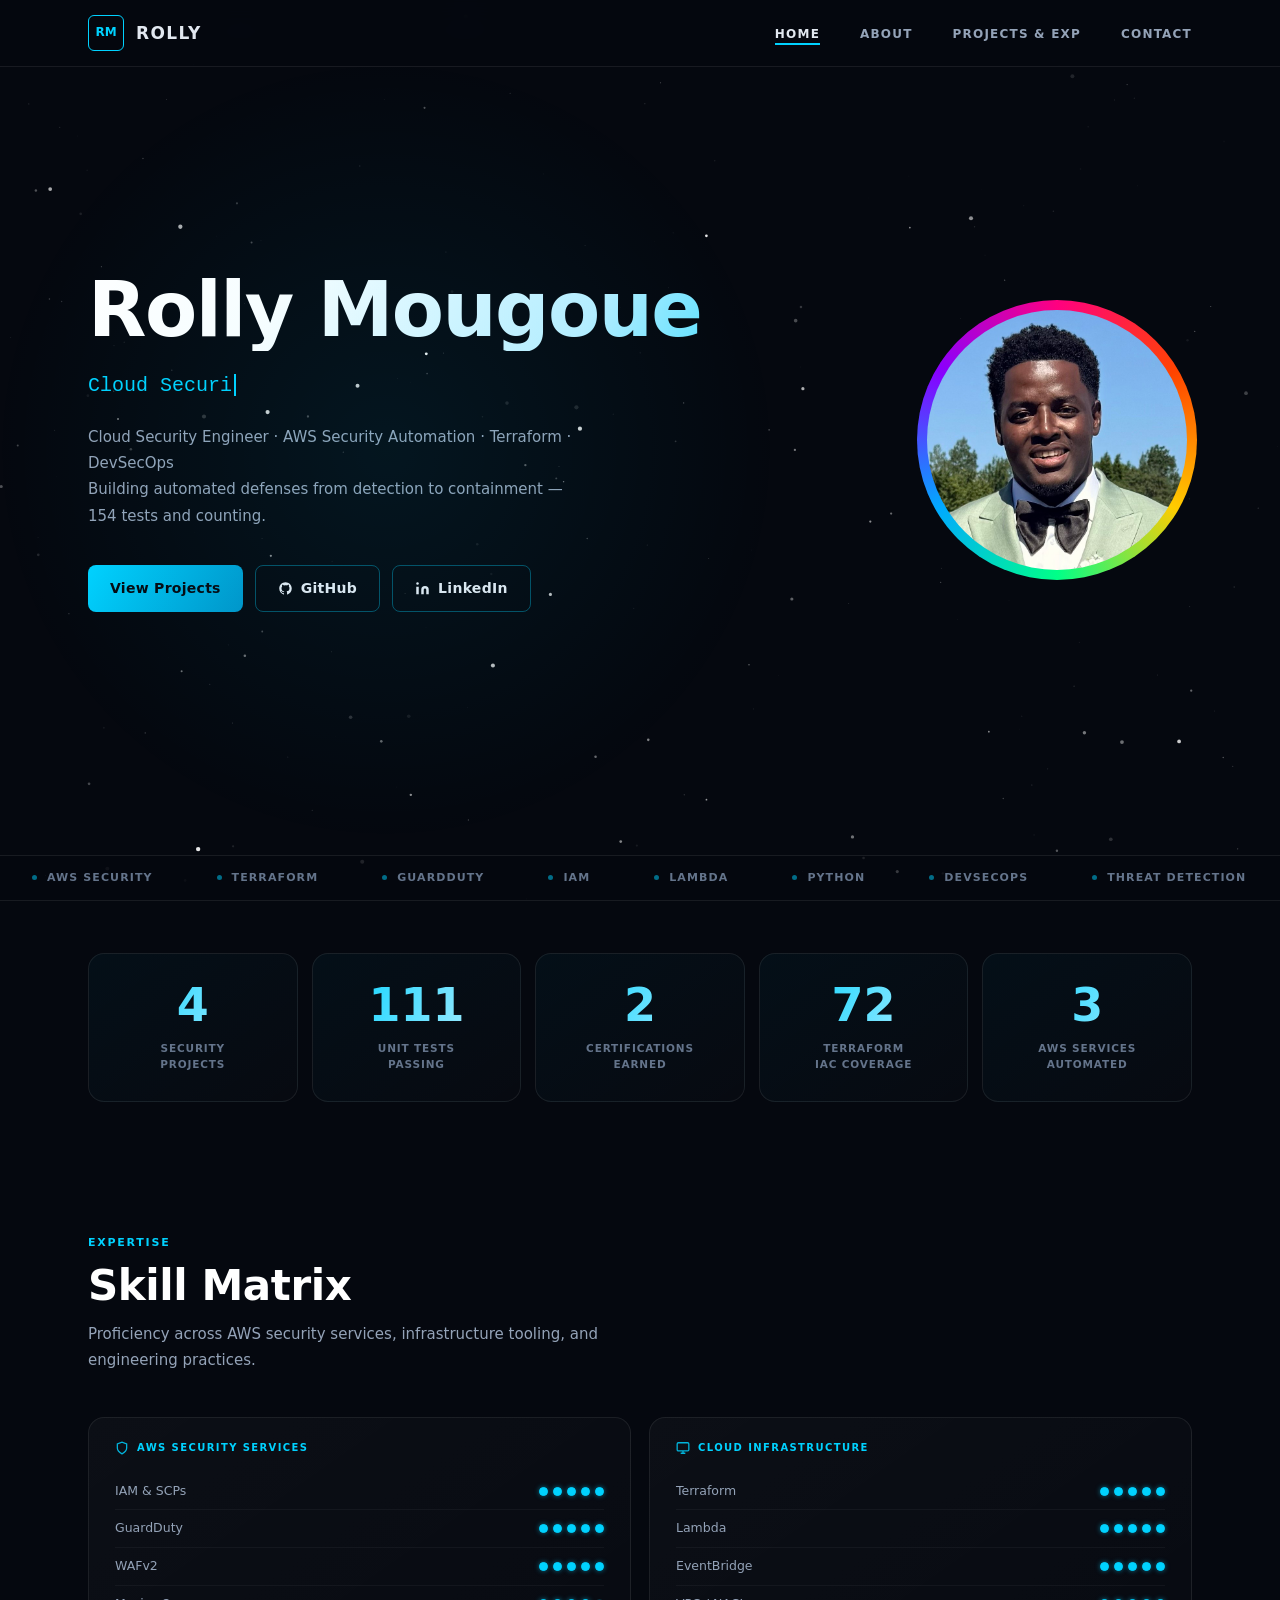
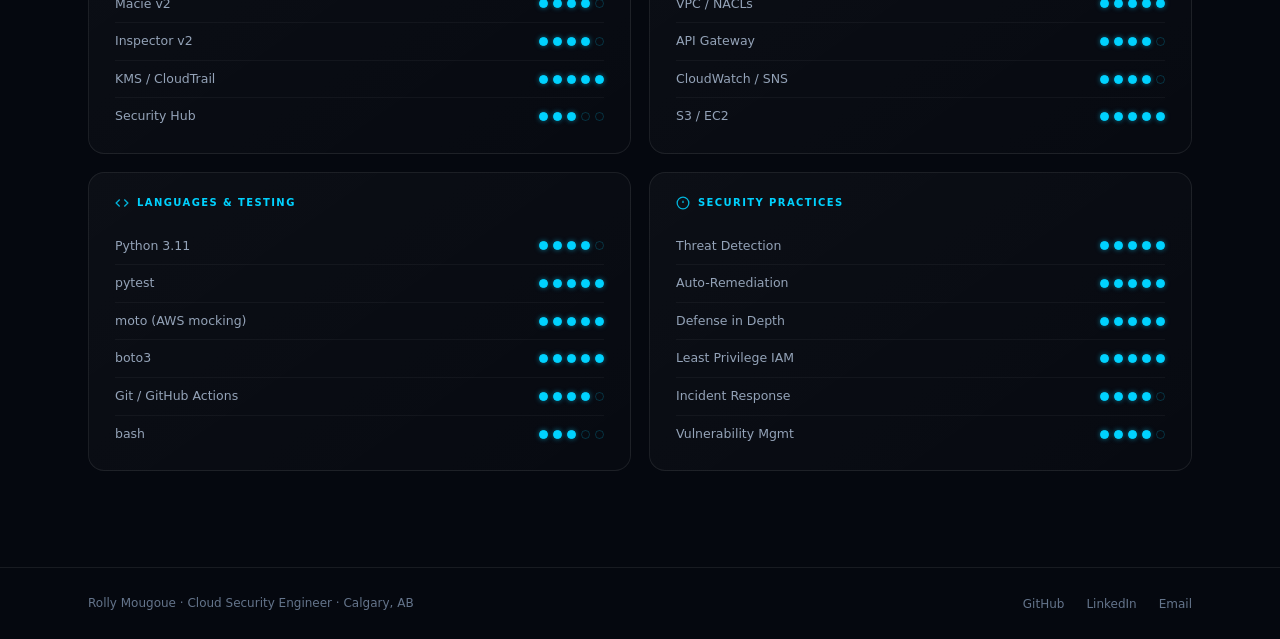
==== commit aad287e9: "Add metrics counters and skill matrix to home page Adds an animated 5-card metrics strip (Security P" ====
--- a/portfolio/index.html
+++ b/portfolio/index.html
@@ -101,6 +101,200 @@
     </section>
   </main>
 
+  <!-- ── Metrics ────────────────────────────────────────────── -->
+  <section class="metrics-section" aria-label="Portfolio metrics">
+    <div class="container">
+      <div class="metrics-grid">
+
+        <div class="metric-card fade-in">
+          <div class="metric-num" data-target="6">0</div>
+          <div class="metric-label">Security<br>Projects</div>
+        </div>
+
+        <div class="metric-card fade-in d1">
+          <div class="metric-num" data-target="154" data-suffix="+">0</div>
+          <div class="metric-label">Unit Tests<br>Passing</div>
+        </div>
+
+        <div class="metric-card fade-in d2">
+          <div class="metric-num" data-target="3">0</div>
+          <div class="metric-label">Certifications<br>Earned</div>
+        </div>
+
+        <div class="metric-card fade-in d1">
+          <div class="metric-num" data-target="100" data-suffix="%">0</div>
+          <div class="metric-label">Terraform<br>IaC Coverage</div>
+        </div>
+
+        <div class="metric-card fade-in d2">
+          <div class="metric-num" data-target="5">0</div>
+          <div class="metric-label">AWS Services<br>Automated</div>
+        </div>
+
+      </div>
+    </div>
+  </section>
+
+  <!-- ── Skill Matrix ───────────────────────────────────────── -->
+  <section class="skills-section page-section" aria-label="Skill matrix">
+    <div class="container">
+
+      <div class="sm-header fade-in">
+        <span class="section-label">Expertise</span>
+        <h2 class="section-title">Skill Matrix</h2>
+        <p class="section-desc">Proficiency across AWS security services, infrastructure tooling, and engineering practices.</p>
+      </div>
+
+      <div class="skill-matrix">
+
+        <!-- AWS Security Services -->
+        <div class="skill-category fade-in d1">
+          <h3 class="skill-cat-title">
+            <svg width="14" height="14" viewBox="0 0 24 24" fill="none" stroke="currentColor" stroke-width="2.2" aria-hidden="true"><path d="M12 22s8-4 8-10V5l-8-3-8 3v7c0 6 8 10 8 10z"/></svg>
+            AWS Security Services
+          </h3>
+          <div class="skill-rows">
+            <div class="skill-row">
+              <span class="skill-name">IAM &amp; SCPs</span>
+              <div class="skill-dots"><span class="skill-dot on"></span><span class="skill-dot on"></span><span class="skill-dot on"></span><span class="skill-dot on"></span><span class="skill-dot on"></span></div>
+            </div>
+            <div class="skill-row">
+              <span class="skill-name">GuardDuty</span>
+              <div class="skill-dots"><span class="skill-dot on"></span><span class="skill-dot on"></span><span class="skill-dot on"></span><span class="skill-dot on"></span><span class="skill-dot on"></span></div>
+            </div>
+            <div class="skill-row">
+              <span class="skill-name">WAFv2</span>
+              <div class="skill-dots"><span class="skill-dot on"></span><span class="skill-dot on"></span><span class="skill-dot on"></span><span class="skill-dot on"></span><span class="skill-dot on"></span></div>
+            </div>
+            <div class="skill-row">
+              <span class="skill-name">Macie v2</span>
+              <div class="skill-dots"><span class="skill-dot on"></span><span class="skill-dot on"></span><span class="skill-dot on"></span><span class="skill-dot on"></span><span class="skill-dot"></span></div>
+            </div>
+            <div class="skill-row">
+              <span class="skill-name">Inspector v2</span>
+              <div class="skill-dots"><span class="skill-dot on"></span><span class="skill-dot on"></span><span class="skill-dot on"></span><span class="skill-dot on"></span><span class="skill-dot"></span></div>
+            </div>
+            <div class="skill-row">
+              <span class="skill-name">KMS / CloudTrail</span>
+              <div class="skill-dots"><span class="skill-dot on"></span><span class="skill-dot on"></span><span class="skill-dot on"></span><span class="skill-dot on"></span><span class="skill-dot on"></span></div>
+            </div>
+            <div class="skill-row">
+              <span class="skill-name">Security Hub</span>
+              <div class="skill-dots"><span class="skill-dot on"></span><span class="skill-dot on"></span><span class="skill-dot on"></span><span class="skill-dot"></span><span class="skill-dot"></span></div>
+            </div>
+          </div>
+        </div>
+
+        <!-- Cloud Infrastructure -->
+        <div class="skill-category fade-in d2">
+          <h3 class="skill-cat-title">
+            <svg width="14" height="14" viewBox="0 0 24 24" fill="none" stroke="currentColor" stroke-width="2.2" aria-hidden="true"><rect x="2" y="3" width="20" height="14" rx="2"/><path d="M8 21h8M12 17v4"/></svg>
+            Cloud Infrastructure
+          </h3>
+          <div class="skill-rows">
+            <div class="skill-row">
+              <span class="skill-name">Terraform</span>
+              <div class="skill-dots"><span class="skill-dot on"></span><span class="skill-dot on"></span><span class="skill-dot on"></span><span class="skill-dot on"></span><span class="skill-dot on"></span></div>
+            </div>
+            <div class="skill-row">
+              <span class="skill-name">Lambda</span>
+              <div class="skill-dots"><span class="skill-dot on"></span><span class="skill-dot on"></span><span class="skill-dot on"></span><span class="skill-dot on"></span><span class="skill-dot on"></span></div>
+            </div>
+            <div class="skill-row">
+              <span class="skill-name">EventBridge</span>
+              <div class="skill-dots"><span class="skill-dot on"></span><span class="skill-dot on"></span><span class="skill-dot on"></span><span class="skill-dot on"></span><span class="skill-dot on"></span></div>
+            </div>
+            <div class="skill-row">
+              <span class="skill-name">VPC / NACLs</span>
+              <div class="skill-dots"><span class="skill-dot on"></span><span class="skill-dot on"></span><span class="skill-dot on"></span><span class="skill-dot on"></span><span class="skill-dot on"></span></div>
+            </div>
+            <div class="skill-row">
+              <span class="skill-name">API Gateway</span>
+              <div class="skill-dots"><span class="skill-dot on"></span><span class="skill-dot on"></span><span class="skill-dot on"></span><span class="skill-dot on"></span><span class="skill-dot"></span></div>
+            </div>
+            <div class="skill-row">
+              <span class="skill-name">CloudWatch / SNS</span>
+              <div class="skill-dots"><span class="skill-dot on"></span><span class="skill-dot on"></span><span class="skill-dot on"></span><span class="skill-dot on"></span><span class="skill-dot"></span></div>
+            </div>
+            <div class="skill-row">
+              <span class="skill-name">S3 / EC2</span>
+              <div class="skill-dots"><span class="skill-dot on"></span><span class="skill-dot on"></span><span class="skill-dot on"></span><span class="skill-dot on"></span><span class="skill-dot on"></span></div>
+            </div>
+          </div>
+        </div>
+
+        <!-- Languages & Testing -->
+        <div class="skill-category fade-in d1">
+          <h3 class="skill-cat-title">
+            <svg width="14" height="14" viewBox="0 0 24 24" fill="none" stroke="currentColor" stroke-width="2.2" aria-hidden="true"><polyline points="16 18 22 12 16 6"/><polyline points="8 6 2 12 8 18"/></svg>
+            Languages &amp; Testing
+          </h3>
+          <div class="skill-rows">
+            <div class="skill-row">
+              <span class="skill-name">Python 3.11</span>
+              <div class="skill-dots"><span class="skill-dot on"></span><span class="skill-dot on"></span><span class="skill-dot on"></span><span class="skill-dot on"></span><span class="skill-dot"></span></div>
+            </div>
+            <div class="skill-row">
+              <span class="skill-name">pytest</span>
+              <div class="skill-dots"><span class="skill-dot on"></span><span class="skill-dot on"></span><span class="skill-dot on"></span><span class="skill-dot on"></span><span class="skill-dot on"></span></div>
+            </div>
+            <div class="skill-row">
+              <span class="skill-name">moto (AWS mocking)</span>
+              <div class="skill-dots"><span class="skill-dot on"></span><span class="skill-dot on"></span><span class="skill-dot on"></span><span class="skill-dot on"></span><span class="skill-dot on"></span></div>
+            </div>
+            <div class="skill-row">
+              <span class="skill-name">boto3</span>
+              <div class="skill-dots"><span class="skill-dot on"></span><span class="skill-dot on"></span><span class="skill-dot on"></span><span class="skill-dot on"></span><span class="skill-dot on"></span></div>
+            </div>
+            <div class="skill-row">
+              <span class="skill-name">Git / GitHub Actions</span>
+              <div class="skill-dots"><span class="skill-dot on"></span><span class="skill-dot on"></span><span class="skill-dot on"></span><span class="skill-dot on"></span><span class="skill-dot"></span></div>
+            </div>
+            <div class="skill-row">
+              <span class="skill-name">bash</span>
+              <div class="skill-dots"><span class="skill-dot on"></span><span class="skill-dot on"></span><span class="skill-dot on"></span><span class="skill-dot"></span><span class="skill-dot"></span></div>
+            </div>
+          </div>
+        </div>
+
+        <!-- Security Practices -->
+        <div class="skill-category fade-in d2">
+          <h3 class="skill-cat-title">
+            <svg width="14" height="14" viewBox="0 0 24 24" fill="none" stroke="currentColor" stroke-width="2.2" aria-hidden="true"><circle cx="12" cy="12" r="10"/><line x1="12" y1="8" x2="12" y2="12"/><line x1="12" y1="16" x2="12.01" y2="16"/></svg>
+            Security Practices
+          </h3>
+          <div class="skill-rows">
+            <div class="skill-row">
+              <span class="skill-name">Threat Detection</span>
+              <div class="skill-dots"><span class="skill-dot on"></span><span class="skill-dot on"></span><span class="skill-dot on"></span><span class="skill-dot on"></span><span class="skill-dot on"></span></div>
+            </div>
+            <div class="skill-row">
+              <span class="skill-name">Auto-Remediation</span>
+              <div class="skill-dots"><span class="skill-dot on"></span><span class="skill-dot on"></span><span class="skill-dot on"></span><span class="skill-dot on"></span><span class="skill-dot on"></span></div>
+            </div>
+            <div class="skill-row">
+              <span class="skill-name">Defense in Depth</span>
+              <div class="skill-dots"><span class="skill-dot on"></span><span class="skill-dot on"></span><span class="skill-dot on"></span><span class="skill-dot on"></span><span class="skill-dot on"></span></div>
+            </div>
+            <div class="skill-row">
+              <span class="skill-name">Least Privilege IAM</span>
+              <div class="skill-dots"><span class="skill-dot on"></span><span class="skill-dot on"></span><span class="skill-dot on"></span><span class="skill-dot on"></span><span class="skill-dot on"></span></div>
+            </div>
+            <div class="skill-row">
+              <span class="skill-name">Incident Response</span>
+              <div class="skill-dots"><span class="skill-dot on"></span><span class="skill-dot on"></span><span class="skill-dot on"></span><span class="skill-dot on"></span><span class="skill-dot"></span></div>
+            </div>
+            <div class="skill-row">
+              <span class="skill-name">Vulnerability Mgmt</span>
+              <div class="skill-dots"><span class="skill-dot on"></span><span class="skill-dot on"></span><span class="skill-dot on"></span><span class="skill-dot on"></span><span class="skill-dot"></span></div>
+            </div>
+          </div>
+        </div>
+
+      </div><!-- /skill-matrix -->
+    </div>
+  </section>
+
   <!-- ── Footer ─────────────────────────────────────────────── -->
   <footer>
     <div class="container footer-inner">
--- a/portfolio/css/style.css
+++ b/portfolio/css/style.css
@@ -724,6 +724,124 @@
   color: var(--green);
 }
 
+/* ── Metrics ─────────────────────────────────────────────────── */
+.metrics-section {
+  padding: 52px 0;
+  border-top: 1px solid var(--border);
+  position: relative;
+  z-index: 1;
+}
+.metrics-grid {
+  display: grid;
+  grid-template-columns: repeat(5, 1fr);
+  gap: 14px;
+}
+.metric-card {
+  background: linear-gradient(145deg, rgba(0,210,255,0.04) 0%, rgba(255,255,255,0.01) 100%);
+  border: 1px solid var(--border);
+  border-radius: var(--r-lg);
+  padding: 28px 16px;
+  text-align: center;
+  transition: border-color .25s, box-shadow .25s, transform .25s;
+  position: relative;
+  overflow: hidden;
+}
+.metric-card::before {
+  content: '';
+  position: absolute;
+  top: 0; left: 0; right: 0;
+  height: 2px;
+  background: linear-gradient(90deg, transparent, rgba(0,210,255,0.5), transparent);
+  opacity: 0;
+  transition: opacity .25s;
+}
+.metric-card:hover {
+  border-color: rgba(0,210,255,0.30);
+  box-shadow: 0 10px 36px rgba(0,210,255,0.08);
+  transform: translateY(-2px);
+}
+.metric-card:hover::before { opacity: 1; }
+.metric-num {
+  font-size: 46px;
+  font-weight: 800;
+  line-height: 1;
+  background: linear-gradient(120deg, #00d2ff 0%, #b8eeff 100%);
+  -webkit-background-clip: text;
+  -webkit-text-fill-color: transparent;
+  background-clip: text;
+  margin-bottom: 12px;
+  font-variant-numeric: tabular-nums;
+}
+.metric-label {
+  font-size: 10.5px;
+  font-weight: 700;
+  color: var(--text-dim);
+  letter-spacing: 0.08em;
+  text-transform: uppercase;
+  line-height: 1.55;
+}
+
+/* ── Skill Matrix ─────────────────────────────────────────────── */
+.skills-section { padding: 80px 0 96px; }
+.sm-header { margin-bottom: 44px; }
+.skill-matrix {
+  display: grid;
+  grid-template-columns: repeat(2, 1fr);
+  gap: 18px;
+}
+.skill-category {
+  background: linear-gradient(145deg, rgba(255,255,255,0.03) 0%, rgba(255,255,255,0.01) 100%);
+  border: 1px solid var(--border);
+  border-radius: var(--r-lg);
+  padding: 22px 26px 18px;
+  transition: border-color .25s;
+}
+.skill-category:hover { border-color: rgba(0,210,255,0.16); }
+.skill-cat-title {
+  font-size: 10px;
+  font-weight: 800;
+  letter-spacing: 0.14em;
+  color: var(--accent);
+  text-transform: uppercase;
+  margin-bottom: 16px;
+  display: flex;
+  align-items: center;
+  gap: 8px;
+}
+.skill-cat-title svg { flex-shrink: 0; opacity: 0.85; }
+.skill-rows { display: flex; flex-direction: column; }
+.skill-row {
+  display: flex;
+  align-items: center;
+  justify-content: space-between;
+  padding: 8px 0;
+  border-bottom: 1px solid rgba(255,255,255,0.04);
+  transition: background .15s;
+}
+.skill-row:last-child { border-bottom: none; }
+.skill-name {
+  font-size: 12.5px;
+  color: var(--text-muted);
+  transition: color .15s;
+}
+.skill-row:hover .skill-name { color: var(--text); }
+.skill-dots { display: flex; gap: 5px; align-items: center; }
+.skill-dot {
+  width: 9px; height: 9px;
+  border-radius: 50%;
+  border: 1.5px solid rgba(0,210,255,0.20);
+  background: transparent;
+  transition: box-shadow .2s;
+}
+.skill-dot.on {
+  background: var(--accent);
+  border-color: var(--accent);
+  box-shadow: 0 0 5px rgba(0,210,255,0.50);
+}
+.skill-row:hover .skill-dot.on {
+  box-shadow: 0 0 9px rgba(0,210,255,0.75);
+}
+
 /* ── Footer ──────────────────────────────────────────────────── */
 footer {
   position: relative;
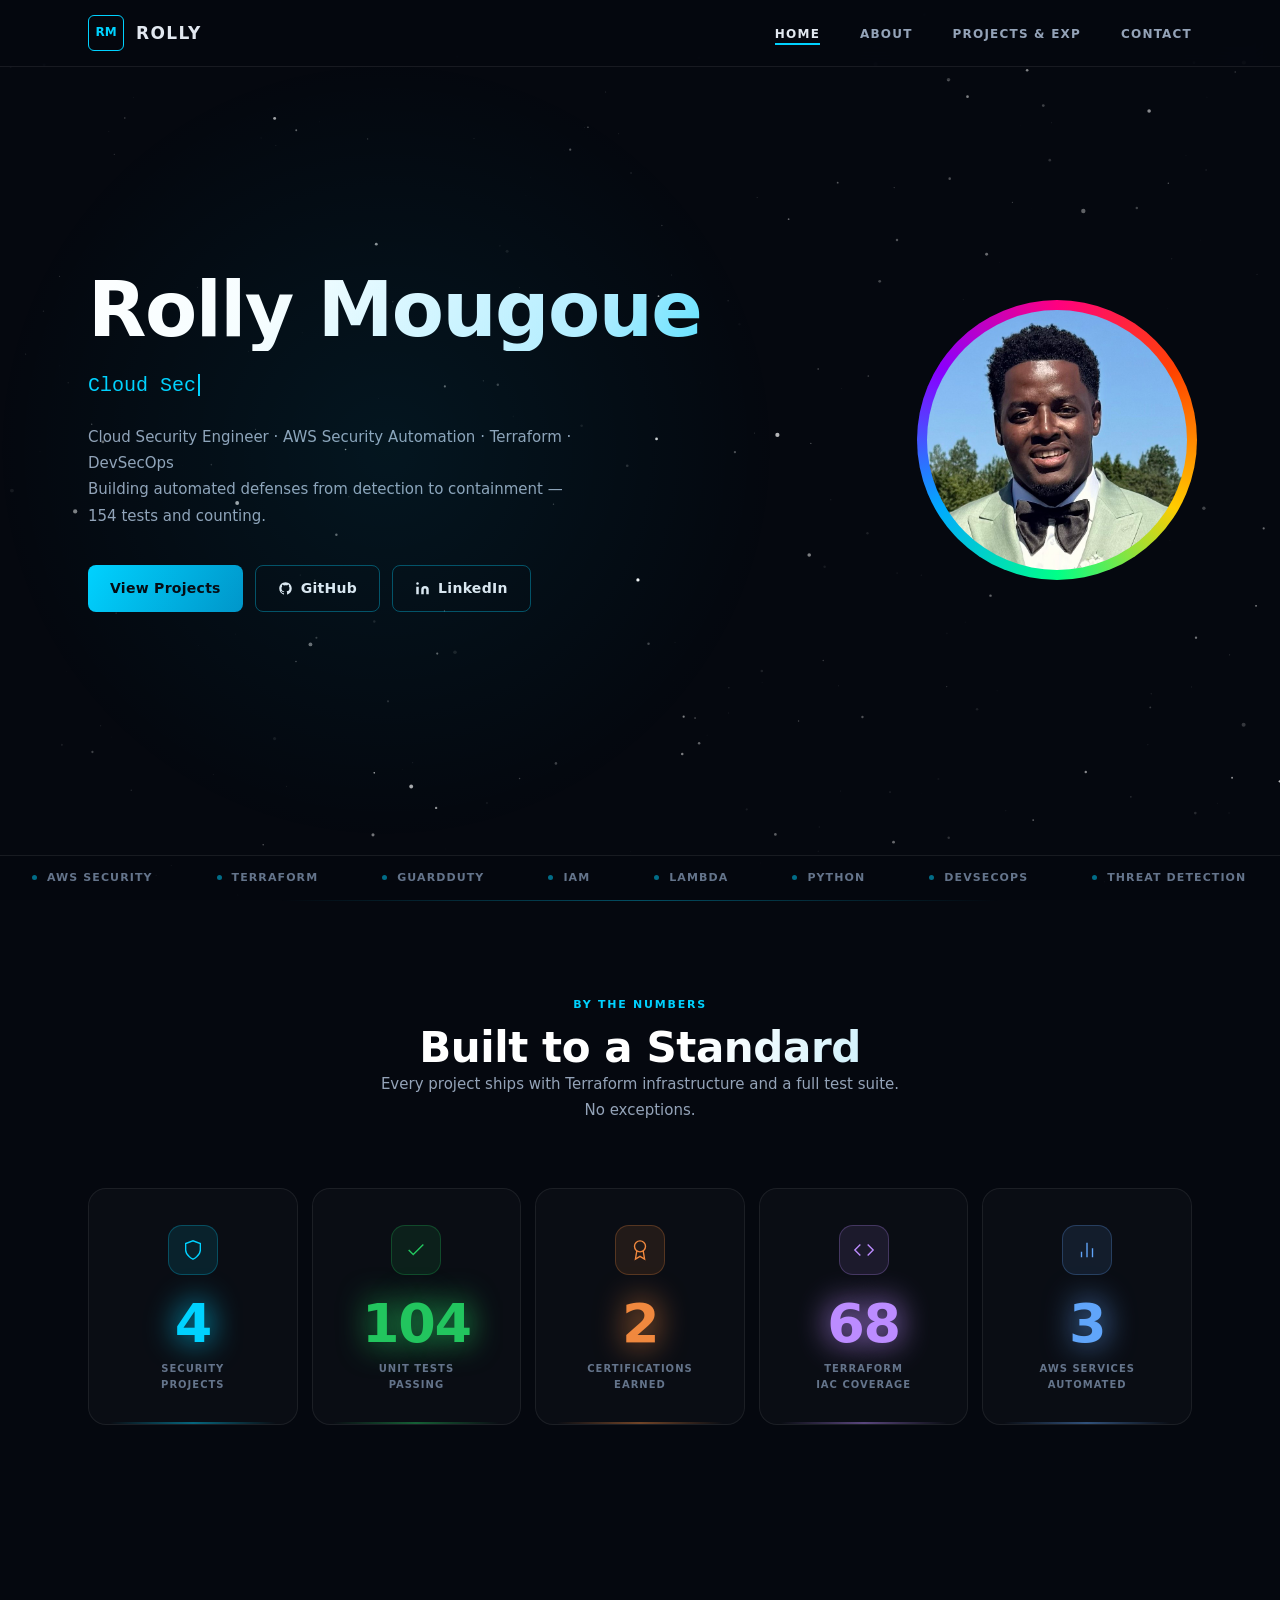
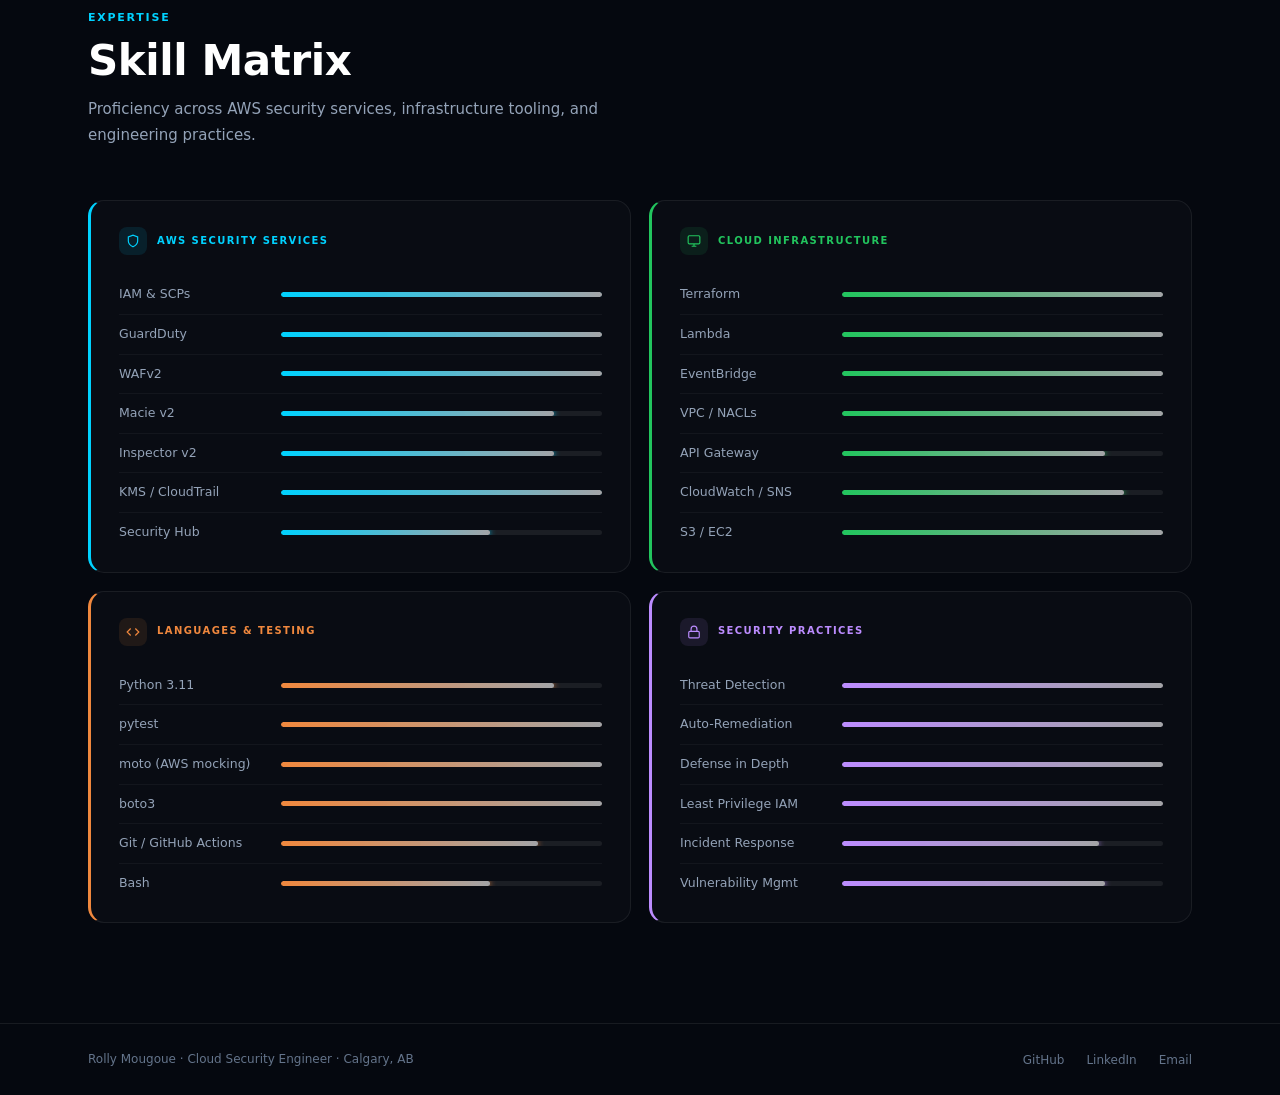
==== commit 24542114: "Redesign metrics and skills sections with compelling visuals Metrics strip: 5 colour-coded icon card" ====
--- a/portfolio/index.html
+++ b/portfolio/index.html
@@ -104,31 +104,55 @@
   <!-- ── Metrics ────────────────────────────────────────────── -->
   <section class="metrics-section" aria-label="Portfolio metrics">
     <div class="container">
+
+      <div class="metrics-hd fade-in">
+        <span class="section-label">By the Numbers</span>
+        <h2 class="section-title metrics-title">Built to a Standard</h2>
+        <p class="section-desc metrics-desc">
+          Every project ships with Terraform infrastructure and a full test suite. No exceptions.
+        </p>
+      </div>
+
       <div class="metrics-grid">
 
-        <div class="metric-card fade-in">
-          <div class="metric-num" data-target="6">0</div>
-          <div class="metric-label">Security<br>Projects</div>
-        </div>
-
-        <div class="metric-card fade-in d1">
-          <div class="metric-num" data-target="154" data-suffix="+">0</div>
-          <div class="metric-label">Unit Tests<br>Passing</div>
-        </div>
-
-        <div class="metric-card fade-in d2">
-          <div class="metric-num" data-target="3">0</div>
-          <div class="metric-label">Certifications<br>Earned</div>
-        </div>
-
-        <div class="metric-card fade-in d1">
-          <div class="metric-num" data-target="100" data-suffix="%">0</div>
-          <div class="metric-label">Terraform<br>IaC Coverage</div>
-        </div>
-
-        <div class="metric-card fade-in d2">
-          <div class="metric-num" data-target="5">0</div>
-          <div class="metric-label">AWS Services<br>Automated</div>
+        <div class="metric-card mc-cyan fade-in">
+          <div class="mc-icon" aria-hidden="true">
+            <svg viewBox="0 0 24 24" fill="none" stroke="currentColor" stroke-width="1.5"><path d="M12 22s8-4 8-10V5l-8-3-8 3v7c0 6 8 10 8 10z"/></svg>
+          </div>
+          <div class="mc-num" data-target="6">0</div>
+          <div class="mc-lbl">Security<br>Projects</div>
+        </div>
+
+        <div class="metric-card mc-green fade-in d1">
+          <div class="mc-icon" aria-hidden="true">
+            <svg viewBox="0 0 24 24" fill="none" stroke="currentColor" stroke-width="1.5"><polyline points="20 6 9 17 4 12"/></svg>
+          </div>
+          <div class="mc-num" data-target="154" data-suffix="+">0</div>
+          <div class="mc-lbl">Unit Tests<br>Passing</div>
+        </div>
+
+        <div class="metric-card mc-orange fade-in d2">
+          <div class="mc-icon" aria-hidden="true">
+            <svg viewBox="0 0 24 24" fill="none" stroke="currentColor" stroke-width="1.5"><circle cx="12" cy="8" r="6"/><path d="M15.477 12.89L17 22l-5-3-5 3 1.523-9.11"/></svg>
+          </div>
+          <div class="mc-num" data-target="3">0</div>
+          <div class="mc-lbl">Certifications<br>Earned</div>
+        </div>
+
+        <div class="metric-card mc-purple fade-in d1">
+          <div class="mc-icon" aria-hidden="true">
+            <svg viewBox="0 0 24 24" fill="none" stroke="currentColor" stroke-width="1.5"><polyline points="16 18 22 12 16 6"/><polyline points="8 6 2 12 8 18"/></svg>
+          </div>
+          <div class="mc-num" data-target="100" data-suffix="%">0</div>
+          <div class="mc-lbl">Terraform<br>IaC Coverage</div>
+        </div>
+
+        <div class="metric-card mc-blue fade-in d2">
+          <div class="mc-icon" aria-hidden="true">
+            <svg viewBox="0 0 24 24" fill="none" stroke="currentColor" stroke-width="1.5"><path d="M18 20V10M12 20V4M6 20v-6"/></svg>
+          </div>
+          <div class="mc-num" data-target="5">0</div>
+          <div class="mc-lbl">AWS Services<br>Automated</div>
         </div>
 
       </div>
@@ -136,7 +160,7 @@
   </section>
 
   <!-- ── Skill Matrix ───────────────────────────────────────── -->
-  <section class="skills-section page-section" aria-label="Skill matrix">
+  <section class="skills-section" aria-label="Skill matrix">
     <div class="container">
 
       <div class="sm-header fade-in">
@@ -147,146 +171,154 @@
 
       <div class="skill-matrix">
 
-        <!-- AWS Security Services -->
-        <div class="skill-category fade-in d1">
+        <!-- AWS Security Services — cyan -->
+        <div class="skill-category fade-in d1" style="--cat-c:#00d2ff;--cat-rgb:0,210,255">
           <h3 class="skill-cat-title">
-            <svg width="14" height="14" viewBox="0 0 24 24" fill="none" stroke="currentColor" stroke-width="2.2" aria-hidden="true"><path d="M12 22s8-4 8-10V5l-8-3-8 3v7c0 6 8 10 8 10z"/></svg>
+            <span class="sct-icon" aria-hidden="true">
+              <svg viewBox="0 0 24 24" fill="none" stroke="currentColor" stroke-width="2"><path d="M12 22s8-4 8-10V5l-8-3-8 3v7c0 6 8 10 8 10z"/></svg>
+            </span>
             AWS Security Services
           </h3>
           <div class="skill-rows">
             <div class="skill-row">
               <span class="skill-name">IAM &amp; SCPs</span>
-              <div class="skill-dots"><span class="skill-dot on"></span><span class="skill-dot on"></span><span class="skill-dot on"></span><span class="skill-dot on"></span><span class="skill-dot on"></span></div>
+              <div class="skill-track"><div class="skill-fill" data-pct="100"></div></div>
             </div>
             <div class="skill-row">
               <span class="skill-name">GuardDuty</span>
-              <div class="skill-dots"><span class="skill-dot on"></span><span class="skill-dot on"></span><span class="skill-dot on"></span><span class="skill-dot on"></span><span class="skill-dot on"></span></div>
+              <div class="skill-track"><div class="skill-fill" data-pct="100"></div></div>
             </div>
             <div class="skill-row">
               <span class="skill-name">WAFv2</span>
-              <div class="skill-dots"><span class="skill-dot on"></span><span class="skill-dot on"></span><span class="skill-dot on"></span><span class="skill-dot on"></span><span class="skill-dot on"></span></div>
+              <div class="skill-track"><div class="skill-fill" data-pct="100"></div></div>
             </div>
             <div class="skill-row">
               <span class="skill-name">Macie v2</span>
-              <div class="skill-dots"><span class="skill-dot on"></span><span class="skill-dot on"></span><span class="skill-dot on"></span><span class="skill-dot on"></span><span class="skill-dot"></span></div>
+              <div class="skill-track"><div class="skill-fill" data-pct="85"></div></div>
             </div>
             <div class="skill-row">
               <span class="skill-name">Inspector v2</span>
-              <div class="skill-dots"><span class="skill-dot on"></span><span class="skill-dot on"></span><span class="skill-dot on"></span><span class="skill-dot on"></span><span class="skill-dot"></span></div>
+              <div class="skill-track"><div class="skill-fill" data-pct="85"></div></div>
             </div>
             <div class="skill-row">
               <span class="skill-name">KMS / CloudTrail</span>
-              <div class="skill-dots"><span class="skill-dot on"></span><span class="skill-dot on"></span><span class="skill-dot on"></span><span class="skill-dot on"></span><span class="skill-dot on"></span></div>
+              <div class="skill-track"><div class="skill-fill" data-pct="100"></div></div>
             </div>
             <div class="skill-row">
               <span class="skill-name">Security Hub</span>
-              <div class="skill-dots"><span class="skill-dot on"></span><span class="skill-dot on"></span><span class="skill-dot on"></span><span class="skill-dot"></span><span class="skill-dot"></span></div>
-            </div>
-          </div>
-        </div>
-
-        <!-- Cloud Infrastructure -->
-        <div class="skill-category fade-in d2">
+              <div class="skill-track"><div class="skill-fill" data-pct="65"></div></div>
+            </div>
+          </div>
+        </div>
+
+        <!-- Cloud Infrastructure — green -->
+        <div class="skill-category fade-in d2" style="--cat-c:#22c55e;--cat-rgb:34,197,94">
           <h3 class="skill-cat-title">
-            <svg width="14" height="14" viewBox="0 0 24 24" fill="none" stroke="currentColor" stroke-width="2.2" aria-hidden="true"><rect x="2" y="3" width="20" height="14" rx="2"/><path d="M8 21h8M12 17v4"/></svg>
+            <span class="sct-icon" aria-hidden="true">
+              <svg viewBox="0 0 24 24" fill="none" stroke="currentColor" stroke-width="2"><rect x="2" y="3" width="20" height="14" rx="2"/><path d="M8 21h8M12 17v4"/></svg>
+            </span>
             Cloud Infrastructure
           </h3>
           <div class="skill-rows">
             <div class="skill-row">
               <span class="skill-name">Terraform</span>
-              <div class="skill-dots"><span class="skill-dot on"></span><span class="skill-dot on"></span><span class="skill-dot on"></span><span class="skill-dot on"></span><span class="skill-dot on"></span></div>
+              <div class="skill-track"><div class="skill-fill" data-pct="100"></div></div>
             </div>
             <div class="skill-row">
               <span class="skill-name">Lambda</span>
-              <div class="skill-dots"><span class="skill-dot on"></span><span class="skill-dot on"></span><span class="skill-dot on"></span><span class="skill-dot on"></span><span class="skill-dot on"></span></div>
+              <div class="skill-track"><div class="skill-fill" data-pct="100"></div></div>
             </div>
             <div class="skill-row">
               <span class="skill-name">EventBridge</span>
-              <div class="skill-dots"><span class="skill-dot on"></span><span class="skill-dot on"></span><span class="skill-dot on"></span><span class="skill-dot on"></span><span class="skill-dot on"></span></div>
+              <div class="skill-track"><div class="skill-fill" data-pct="100"></div></div>
             </div>
             <div class="skill-row">
               <span class="skill-name">VPC / NACLs</span>
-              <div class="skill-dots"><span class="skill-dot on"></span><span class="skill-dot on"></span><span class="skill-dot on"></span><span class="skill-dot on"></span><span class="skill-dot on"></span></div>
+              <div class="skill-track"><div class="skill-fill" data-pct="100"></div></div>
             </div>
             <div class="skill-row">
               <span class="skill-name">API Gateway</span>
-              <div class="skill-dots"><span class="skill-dot on"></span><span class="skill-dot on"></span><span class="skill-dot on"></span><span class="skill-dot on"></span><span class="skill-dot"></span></div>
+              <div class="skill-track"><div class="skill-fill" data-pct="82"></div></div>
             </div>
             <div class="skill-row">
               <span class="skill-name">CloudWatch / SNS</span>
-              <div class="skill-dots"><span class="skill-dot on"></span><span class="skill-dot on"></span><span class="skill-dot on"></span><span class="skill-dot on"></span><span class="skill-dot"></span></div>
+              <div class="skill-track"><div class="skill-fill" data-pct="88"></div></div>
             </div>
             <div class="skill-row">
               <span class="skill-name">S3 / EC2</span>
-              <div class="skill-dots"><span class="skill-dot on"></span><span class="skill-dot on"></span><span class="skill-dot on"></span><span class="skill-dot on"></span><span class="skill-dot on"></span></div>
-            </div>
-          </div>
-        </div>
-
-        <!-- Languages & Testing -->
-        <div class="skill-category fade-in d1">
+              <div class="skill-track"><div class="skill-fill" data-pct="100"></div></div>
+            </div>
+          </div>
+        </div>
+
+        <!-- Languages & Testing — orange -->
+        <div class="skill-category fade-in d1" style="--cat-c:#f0883e;--cat-rgb:240,136,62">
           <h3 class="skill-cat-title">
-            <svg width="14" height="14" viewBox="0 0 24 24" fill="none" stroke="currentColor" stroke-width="2.2" aria-hidden="true"><polyline points="16 18 22 12 16 6"/><polyline points="8 6 2 12 8 18"/></svg>
+            <span class="sct-icon" aria-hidden="true">
+              <svg viewBox="0 0 24 24" fill="none" stroke="currentColor" stroke-width="2"><polyline points="16 18 22 12 16 6"/><polyline points="8 6 2 12 8 18"/></svg>
+            </span>
             Languages &amp; Testing
           </h3>
           <div class="skill-rows">
             <div class="skill-row">
               <span class="skill-name">Python 3.11</span>
-              <div class="skill-dots"><span class="skill-dot on"></span><span class="skill-dot on"></span><span class="skill-dot on"></span><span class="skill-dot on"></span><span class="skill-dot"></span></div>
+              <div class="skill-track"><div class="skill-fill" data-pct="85"></div></div>
             </div>
             <div class="skill-row">
               <span class="skill-name">pytest</span>
-              <div class="skill-dots"><span class="skill-dot on"></span><span class="skill-dot on"></span><span class="skill-dot on"></span><span class="skill-dot on"></span><span class="skill-dot on"></span></div>
+              <div class="skill-track"><div class="skill-fill" data-pct="100"></div></div>
             </div>
             <div class="skill-row">
               <span class="skill-name">moto (AWS mocking)</span>
-              <div class="skill-dots"><span class="skill-dot on"></span><span class="skill-dot on"></span><span class="skill-dot on"></span><span class="skill-dot on"></span><span class="skill-dot on"></span></div>
+              <div class="skill-track"><div class="skill-fill" data-pct="100"></div></div>
             </div>
             <div class="skill-row">
               <span class="skill-name">boto3</span>
-              <div class="skill-dots"><span class="skill-dot on"></span><span class="skill-dot on"></span><span class="skill-dot on"></span><span class="skill-dot on"></span><span class="skill-dot on"></span></div>
+              <div class="skill-track"><div class="skill-fill" data-pct="100"></div></div>
             </div>
             <div class="skill-row">
               <span class="skill-name">Git / GitHub Actions</span>
-              <div class="skill-dots"><span class="skill-dot on"></span><span class="skill-dot on"></span><span class="skill-dot on"></span><span class="skill-dot on"></span><span class="skill-dot"></span></div>
-            </div>
-            <div class="skill-row">
-              <span class="skill-name">bash</span>
-              <div class="skill-dots"><span class="skill-dot on"></span><span class="skill-dot on"></span><span class="skill-dot on"></span><span class="skill-dot"></span><span class="skill-dot"></span></div>
-            </div>
-          </div>
-        </div>
-
-        <!-- Security Practices -->
-        <div class="skill-category fade-in d2">
+              <div class="skill-track"><div class="skill-fill" data-pct="80"></div></div>
+            </div>
+            <div class="skill-row">
+              <span class="skill-name">Bash</span>
+              <div class="skill-track"><div class="skill-fill" data-pct="65"></div></div>
+            </div>
+          </div>
+        </div>
+
+        <!-- Security Practices — purple -->
+        <div class="skill-category fade-in d2" style="--cat-c:#bc8cff;--cat-rgb:188,140,255">
           <h3 class="skill-cat-title">
-            <svg width="14" height="14" viewBox="0 0 24 24" fill="none" stroke="currentColor" stroke-width="2.2" aria-hidden="true"><circle cx="12" cy="12" r="10"/><line x1="12" y1="8" x2="12" y2="12"/><line x1="12" y1="16" x2="12.01" y2="16"/></svg>
+            <span class="sct-icon" aria-hidden="true">
+              <svg viewBox="0 0 24 24" fill="none" stroke="currentColor" stroke-width="2"><rect x="3" y="11" width="18" height="11" rx="2"/><path d="M7 11V7a5 5 0 0110 0v4"/></svg>
+            </span>
             Security Practices
           </h3>
           <div class="skill-rows">
             <div class="skill-row">
               <span class="skill-name">Threat Detection</span>
-              <div class="skill-dots"><span class="skill-dot on"></span><span class="skill-dot on"></span><span class="skill-dot on"></span><span class="skill-dot on"></span><span class="skill-dot on"></span></div>
+              <div class="skill-track"><div class="skill-fill" data-pct="100"></div></div>
             </div>
             <div class="skill-row">
               <span class="skill-name">Auto-Remediation</span>
-              <div class="skill-dots"><span class="skill-dot on"></span><span class="skill-dot on"></span><span class="skill-dot on"></span><span class="skill-dot on"></span><span class="skill-dot on"></span></div>
+              <div class="skill-track"><div class="skill-fill" data-pct="100"></div></div>
             </div>
             <div class="skill-row">
               <span class="skill-name">Defense in Depth</span>
-              <div class="skill-dots"><span class="skill-dot on"></span><span class="skill-dot on"></span><span class="skill-dot on"></span><span class="skill-dot on"></span><span class="skill-dot on"></span></div>
+              <div class="skill-track"><div class="skill-fill" data-pct="100"></div></div>
             </div>
             <div class="skill-row">
               <span class="skill-name">Least Privilege IAM</span>
-              <div class="skill-dots"><span class="skill-dot on"></span><span class="skill-dot on"></span><span class="skill-dot on"></span><span class="skill-dot on"></span><span class="skill-dot on"></span></div>
+              <div class="skill-track"><div class="skill-fill" data-pct="100"></div></div>
             </div>
             <div class="skill-row">
               <span class="skill-name">Incident Response</span>
-              <div class="skill-dots"><span class="skill-dot on"></span><span class="skill-dot on"></span><span class="skill-dot on"></span><span class="skill-dot on"></span><span class="skill-dot"></span></div>
+              <div class="skill-track"><div class="skill-fill" data-pct="80"></div></div>
             </div>
             <div class="skill-row">
               <span class="skill-name">Vulnerability Mgmt</span>
-              <div class="skill-dots"><span class="skill-dot on"></span><span class="skill-dot on"></span><span class="skill-dot on"></span><span class="skill-dot on"></span><span class="skill-dot"></span></div>
+              <div class="skill-track"><div class="skill-fill" data-pct="82"></div></div>
             </div>
           </div>
         </div>
--- a/portfolio/css/style.css
+++ b/portfolio/css/style.css
@@ -726,120 +726,207 @@
 
 /* ── Metrics ─────────────────────────────────────────────────── */
 .metrics-section {
-  padding: 52px 0;
-  border-top: 1px solid var(--border);
+  padding: 96px 0 104px;
   position: relative;
   z-index: 1;
-}
+  overflow: hidden;
+}
+.metrics-section::before {
+  content: '';
+  position: absolute;
+  top: 0; left: 50%;
+  transform: translateX(-50%);
+  width: 70%; max-width: 720px;
+  height: 1px;
+  background: linear-gradient(90deg, transparent, rgba(0,210,255,0.35), transparent);
+}
+/* ambient sweep animation */
+.metrics-section::after {
+  content: '';
+  position: absolute;
+  top: 0; left: -100%;
+  width: 60%; height: 100%;
+  background: linear-gradient(90deg, transparent, rgba(0,210,255,0.015), transparent);
+  animation: metricsSweep 7s ease-in-out infinite;
+  pointer-events: none;
+}
+@keyframes metricsSweep {
+  0%   { left: -60%; }
+  100% { left: 160%; }
+}
+.metrics-hd {
+  text-align: center;
+  margin-bottom: 64px;
+}
+.metrics-title { justify-content: center; }
+.metrics-desc { text-align: center; max-width: 520px; margin: 0 auto; }
 .metrics-grid {
   display: grid;
   grid-template-columns: repeat(5, 1fr);
   gap: 14px;
 }
+
+/* color variants */
+.mc-cyan   { --mc: #00d2ff; }
+.mc-green  { --mc: #22c55e; }
+.mc-orange { --mc: #f0883e; }
+.mc-purple { --mc: #bc8cff; }
+.mc-blue   { --mc: #60a5fa; }
+
 .metric-card {
-  background: linear-gradient(145deg, rgba(0,210,255,0.04) 0%, rgba(255,255,255,0.01) 100%);
-  border: 1px solid var(--border);
-  border-radius: var(--r-lg);
-  padding: 28px 16px;
+  border-radius: 18px;
+  padding: 36px 16px 30px;
   text-align: center;
-  transition: border-color .25s, box-shadow .25s, transform .25s;
   position: relative;
   overflow: hidden;
-}
+  border: 1px solid rgba(255,255,255,0.07);
+  background: rgba(255,255,255,0.025);
+  transition: transform .35s, border-color .35s, box-shadow .35s;
+  cursor: default;
+}
+/* radial glow from top (hidden until hover) */
+.metric-card::after {
+  content: '';
+  position: absolute;
+  top: -40%; left: 50%;
+  transform: translateX(-50%);
+  width: 180%; height: 200%;
+  border-radius: 50%;
+  background: radial-gradient(ellipse at top, var(--mc) 0%, transparent 60%);
+  opacity: 0;
+  transition: opacity .4s;
+  pointer-events: none;
+}
+.metric-card:hover::after { opacity: 0.07; }
+/* bottom accent line */
 .metric-card::before {
   content: '';
   position: absolute;
-  top: 0; left: 0; right: 0;
+  bottom: 0; left: 10%; right: 10%;
   height: 2px;
-  background: linear-gradient(90deg, transparent, rgba(0,210,255,0.5), transparent);
-  opacity: 0;
-  transition: opacity .25s;
+  border-radius: 1px;
+  background: linear-gradient(90deg, transparent, var(--mc), transparent);
+  opacity: 0.45;
+  transition: opacity .35s, left .35s, right .35s;
 }
 .metric-card:hover {
-  border-color: rgba(0,210,255,0.30);
-  box-shadow: 0 10px 36px rgba(0,210,255,0.08);
-  transform: translateY(-2px);
-}
-.metric-card:hover::before { opacity: 1; }
-.metric-num {
-  font-size: 46px;
-  font-weight: 800;
+  transform: translateY(-6px);
+  border-color: var(--mc);
+  box-shadow: 0 0 0 1px var(--mc),
+              0 24px 60px rgba(0,0,0,0.45),
+              0 0 50px rgba(0,0,0,0.2);
+}
+.metric-card:hover::before { opacity: 1; left: 0; right: 0; }
+
+.mc-icon {
+  width: 50px; height: 50px;
+  margin: 0 auto 22px;
+  border-radius: 14px;
+  display: flex; align-items: center; justify-content: center;
+  color: var(--mc);
+  transition: transform .3s;
+}
+.mc-cyan   .mc-icon { background: rgba(0,210,255,0.10);  border: 1px solid rgba(0,210,255,0.25); }
+.mc-green  .mc-icon { background: rgba(34,197,94,0.10);  border: 1px solid rgba(34,197,94,0.25); }
+.mc-orange .mc-icon { background: rgba(240,136,62,0.10); border: 1px solid rgba(240,136,62,0.25); }
+.mc-purple .mc-icon { background: rgba(188,140,255,0.10);border: 1px solid rgba(188,140,255,0.25); }
+.mc-blue   .mc-icon { background: rgba(96,165,250,0.10); border: 1px solid rgba(96,165,250,0.25); }
+.mc-icon svg { width: 22px; height: 22px; }
+.metric-card:hover .mc-icon { transform: scale(1.12); }
+
+.mc-num {
+  font-size: 54px;
+  font-weight: 900;
   line-height: 1;
-  background: linear-gradient(120deg, #00d2ff 0%, #b8eeff 100%);
-  -webkit-background-clip: text;
-  -webkit-text-fill-color: transparent;
-  background-clip: text;
-  margin-bottom: 12px;
+  color: var(--mc);
+  margin-bottom: 10px;
   font-variant-numeric: tabular-nums;
-}
-.metric-label {
-  font-size: 10.5px;
+  letter-spacing: -0.025em;
+  text-shadow: 0 0 32px var(--mc);
+}
+.mc-lbl {
+  font-size: 10px;
   font-weight: 700;
   color: var(--text-dim);
-  letter-spacing: 0.08em;
+  letter-spacing: 0.10em;
   text-transform: uppercase;
-  line-height: 1.55;
+  line-height: 1.65;
 }
 
 /* ── Skill Matrix ─────────────────────────────────────────────── */
-.skills-section { padding: 80px 0 96px; }
-.sm-header { margin-bottom: 44px; }
+.skills-section {
+  padding: 80px 0 100px;
+  position: relative;
+  z-index: 1;
+}
+.sm-header { margin-bottom: 52px; }
 .skill-matrix {
   display: grid;
   grid-template-columns: repeat(2, 1fr);
   gap: 18px;
 }
 .skill-category {
-  background: linear-gradient(145deg, rgba(255,255,255,0.03) 0%, rgba(255,255,255,0.01) 100%);
-  border: 1px solid var(--border);
+  background: rgba(255,255,255,0.02);
+  border: 1px solid rgba(255,255,255,0.07);
+  border-left: 3px solid var(--cat-c, var(--accent));
   border-radius: var(--r-lg);
-  padding: 22px 26px 18px;
-  transition: border-color .25s;
-}
-.skill-category:hover { border-color: rgba(0,210,255,0.16); }
+  padding: 26px 28px 20px;
+  transition: border-color .25s, box-shadow .25s;
+}
+.skill-category:hover {
+  box-shadow: 0 0 0 1px rgba(var(--cat-rgb, 0,210,255), 0.12),
+              0 12px 40px rgba(0,0,0,0.3);
+}
 .skill-cat-title {
   font-size: 10px;
   font-weight: 800;
   letter-spacing: 0.14em;
-  color: var(--accent);
+  color: var(--cat-c, var(--accent));
   text-transform: uppercase;
-  margin-bottom: 16px;
-  display: flex;
-  align-items: center;
-  gap: 8px;
-}
-.skill-cat-title svg { flex-shrink: 0; opacity: 0.85; }
+  margin-bottom: 20px;
+  display: flex;
+  align-items: center;
+  gap: 10px;
+}
+.sct-icon {
+  width: 28px; height: 28px;
+  border-radius: 8px;
+  background: rgba(var(--cat-rgb, 0,210,255), 0.10);
+  display: flex; align-items: center; justify-content: center;
+  flex-shrink: 0;
+}
+.sct-icon svg { width: 14px; height: 14px; stroke: var(--cat-c, var(--accent)); }
 .skill-rows { display: flex; flex-direction: column; }
 .skill-row {
   display: flex;
   align-items: center;
-  justify-content: space-between;
-  padding: 8px 0;
+  gap: 14px;
+  padding: 9px 0;
   border-bottom: 1px solid rgba(255,255,255,0.04);
-  transition: background .15s;
 }
 .skill-row:last-child { border-bottom: none; }
 .skill-name {
+  flex: 0 0 148px;
   font-size: 12.5px;
   color: var(--text-muted);
   transition: color .15s;
+  white-space: nowrap;
 }
 .skill-row:hover .skill-name { color: var(--text); }
-.skill-dots { display: flex; gap: 5px; align-items: center; }
-.skill-dot {
-  width: 9px; height: 9px;
-  border-radius: 50%;
-  border: 1.5px solid rgba(0,210,255,0.20);
-  background: transparent;
-  transition: box-shadow .2s;
-}
-.skill-dot.on {
-  background: var(--accent);
-  border-color: var(--accent);
-  box-shadow: 0 0 5px rgba(0,210,255,0.50);
-}
-.skill-row:hover .skill-dot.on {
-  box-shadow: 0 0 9px rgba(0,210,255,0.75);
+.skill-track {
+  flex: 1;
+  height: 5px;
+  background: rgba(255,255,255,0.07);
+  border-radius: 3px;
+  overflow: hidden;
+}
+.skill-fill {
+  height: 100%;
+  width: 0;
+  border-radius: 3px;
+  background: linear-gradient(90deg, var(--cat-c, var(--accent)), rgba(255,255,255,0.6));
+  transition: width 1.1s cubic-bezier(0.4, 0, 0.2, 1);
+  box-shadow: 0 0 6px var(--cat-c, var(--accent));
 }
 
 /* ── Footer ──────────────────────────────────────────────────── */
@@ -927,9 +1014,16 @@
   .project-card.featured { grid-template-columns: 1fr; }
   .stats-row { gap: 24px; }
   .footer-inner { flex-direction: column; text-align: center; }
+  .metrics-grid { grid-template-columns: repeat(2, 1fr); }
+  .metrics-grid .metric-card:nth-child(5) { grid-column: span 2; }
+  .skill-matrix { grid-template-columns: 1fr; }
+  .skill-name { flex: 0 0 120px; }
 }
 
 @media (max-width: 500px) {
   .hero-name { font-size: 34px; }
   .btn { padding: 10px 18px; font-size: 13px; }
-}
+  .metrics-grid { grid-template-columns: 1fr; }
+  .metrics-grid .metric-card:nth-child(5) { grid-column: auto; }
+  .mc-num { font-size: 44px; }
+}
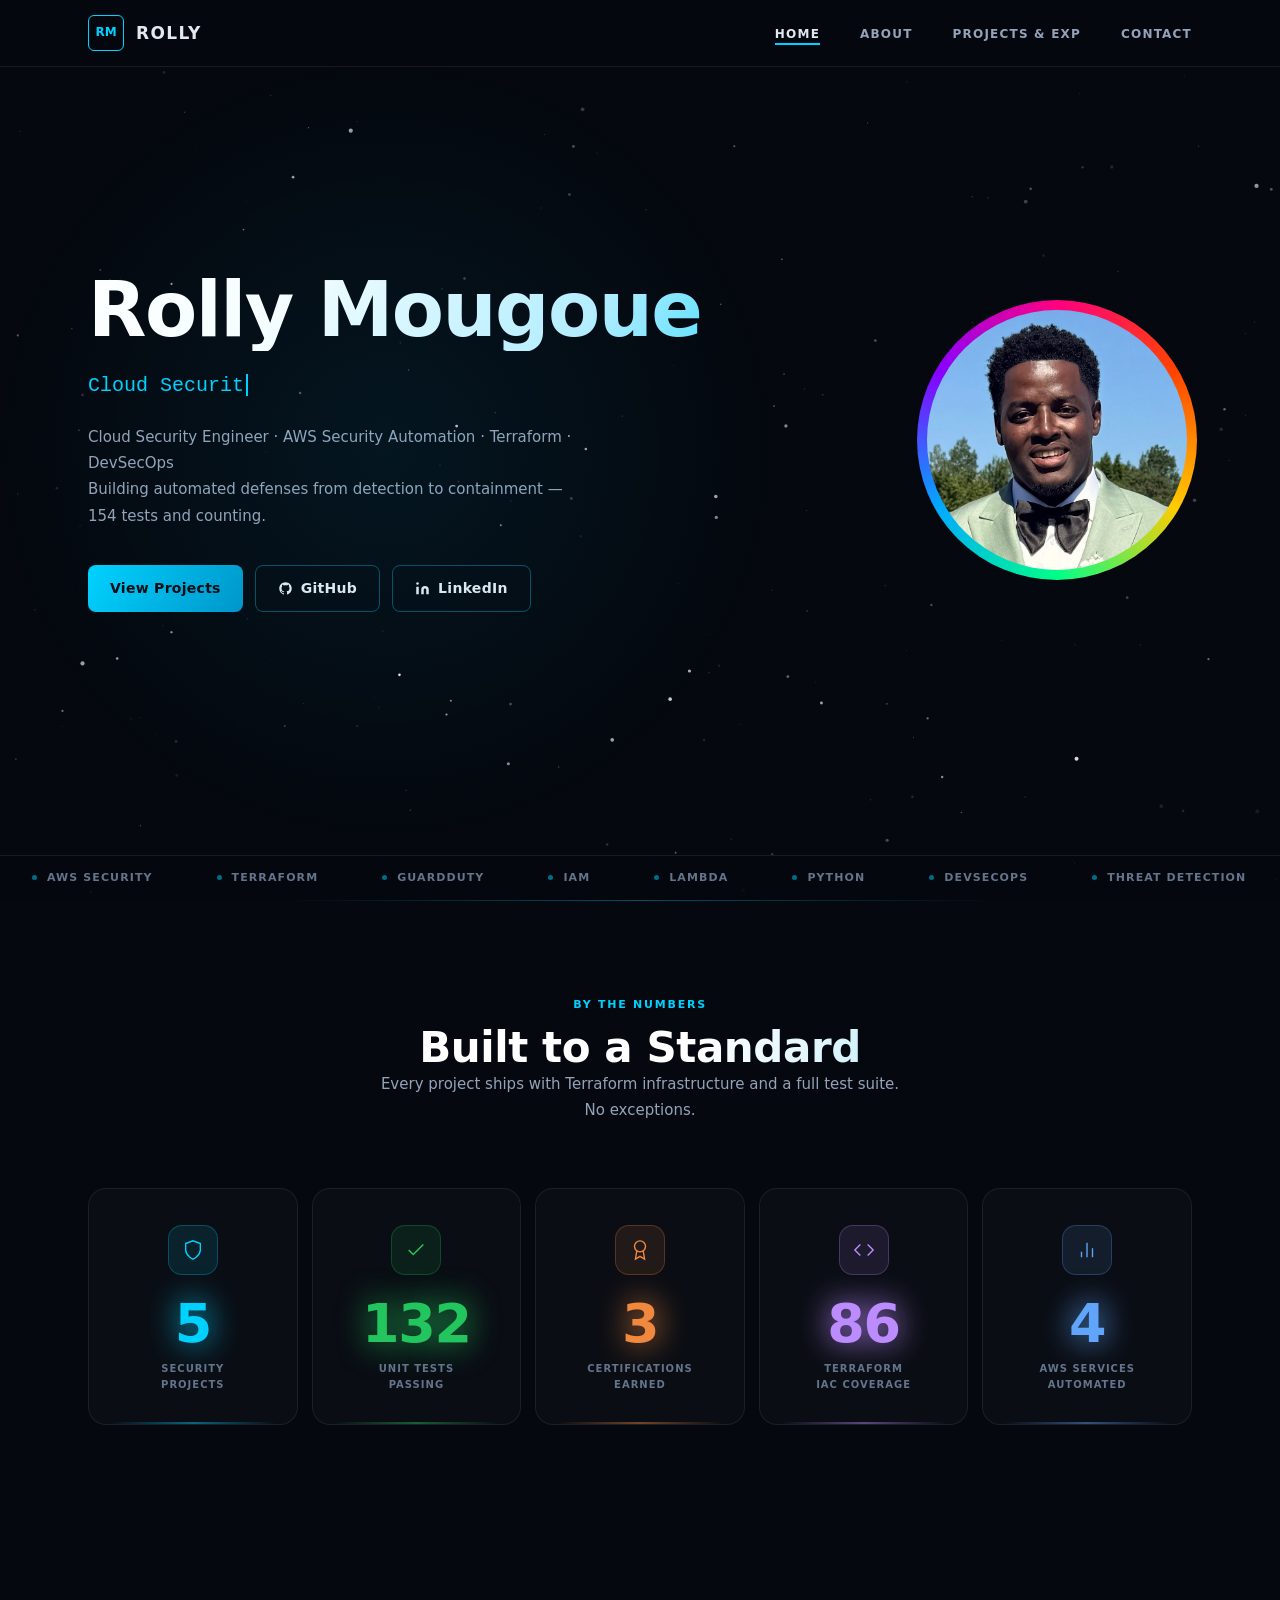
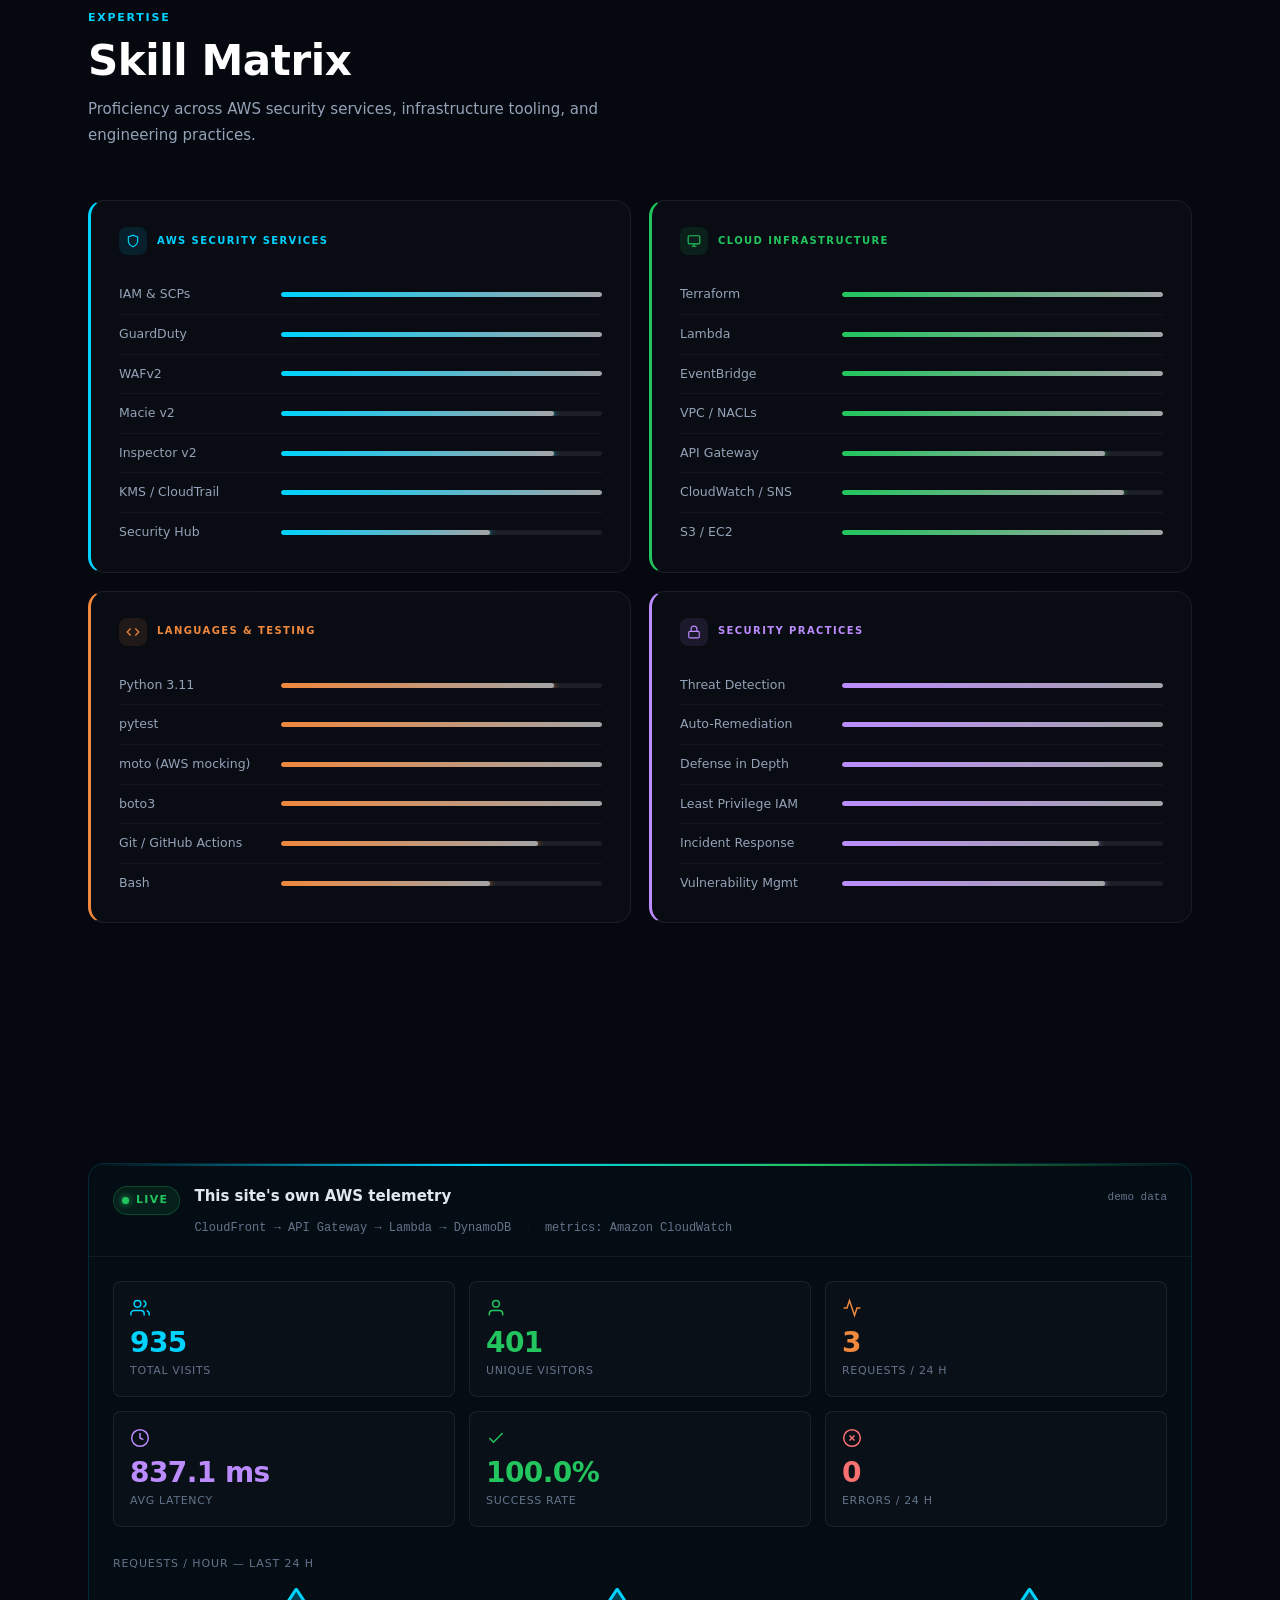
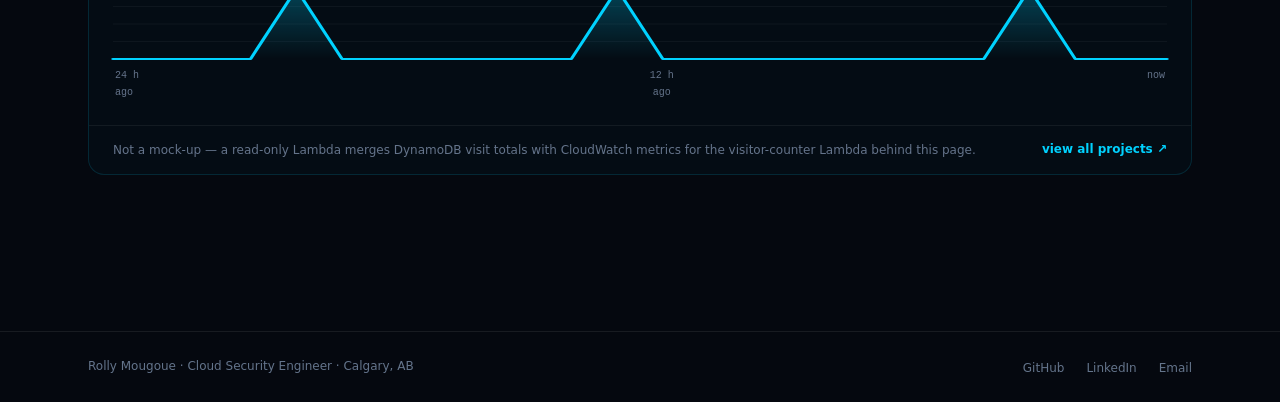
==== commit cd882943: "Add telemetry widget to home page; fix SW auto-update strategy Home page:   - Telemetry widget added" ====
--- a/portfolio/index.html
+++ b/portfolio/index.html
@@ -327,6 +327,125 @@
     </div>
   </section>
 
+  <!-- ── Live AWS Telemetry ───────────────────────────────────── -->
+  <section class="page-section" aria-label="Live site telemetry">
+    <div class="container">
+      <div class="telemetry-widget fade-in">
+
+        <div class="tw-header">
+          <div class="tw-live-badge">
+            <span class="tw-live-dot"></span>
+            LIVE
+          </div>
+          <div class="tw-meta">
+            <span class="tw-title">This site's own AWS telemetry</span>
+            <span class="tw-arch">
+              CloudFront → API Gateway → Lambda → DynamoDB
+              <span class="tw-arch-sep">·</span>
+              metrics: Amazon CloudWatch
+            </span>
+          </div>
+          <div class="tw-updated" id="tw-updated">updated —</div>
+        </div>
+
+        <div class="tw-body">
+          <div class="tw-loading" id="tw-loading">
+            <span class="tw-spinner"></span>Fetching live metrics…
+          </div>
+
+          <div id="tw-data" hidden>
+            <div class="tw-stats">
+
+              <div class="tw-stat tws-cyan">
+                <svg class="tws-icon" viewBox="0 0 24 24" fill="none" stroke="currentColor" stroke-width="1.8" aria-hidden="true">
+                  <path d="M17 21v-2a4 4 0 00-4-4H5a4 4 0 00-4 4v2"/>
+                  <circle cx="9" cy="7" r="4"/>
+                  <path d="M23 21v-2a4 4 0 00-3-3.87M16 3.13a4 4 0 010 7.75"/>
+                </svg>
+                <div class="tws-num" id="tw-total">—</div>
+                <div class="tws-label">Total Visits</div>
+              </div>
+
+              <div class="tw-stat tws-green">
+                <svg class="tws-icon" viewBox="0 0 24 24" fill="none" stroke="currentColor" stroke-width="1.8" aria-hidden="true">
+                  <path d="M20 21v-2a4 4 0 00-4-4H8a4 4 0 00-4 4v2"/>
+                  <circle cx="12" cy="7" r="4"/>
+                </svg>
+                <div class="tws-num" id="tw-unique">—</div>
+                <div class="tws-label">Unique Visitors</div>
+              </div>
+
+              <div class="tw-stat tws-orange">
+                <svg class="tws-icon" viewBox="0 0 24 24" fill="none" stroke="currentColor" stroke-width="1.8" aria-hidden="true">
+                  <path d="M22 12h-4l-3 9L9 3l-3 9H2"/>
+                </svg>
+                <div class="tws-num" id="tw-req24">—</div>
+                <div class="tws-label">Requests / 24 h</div>
+              </div>
+
+              <div class="tw-stat tws-purple">
+                <svg class="tws-icon" viewBox="0 0 24 24" fill="none" stroke="currentColor" stroke-width="1.8" aria-hidden="true">
+                  <circle cx="12" cy="12" r="10"/>
+                  <polyline points="12 6 12 12 16 14"/>
+                </svg>
+                <div class="tws-num" id="tw-latency">—</div>
+                <div class="tws-label">Avg Latency</div>
+              </div>
+
+              <div class="tw-stat tws-green2">
+                <svg class="tws-icon" viewBox="0 0 24 24" fill="none" stroke="currentColor" stroke-width="1.8" aria-hidden="true">
+                  <polyline points="20 6 9 17 4 12"/>
+                </svg>
+                <div class="tws-num" id="tw-success">—</div>
+                <div class="tws-label">Success Rate</div>
+              </div>
+
+              <div class="tw-stat tws-red">
+                <svg class="tws-icon" viewBox="0 0 24 24" fill="none" stroke="currentColor" stroke-width="1.8" aria-hidden="true">
+                  <circle cx="12" cy="12" r="10"/>
+                  <line x1="15" y1="9" x2="9" y2="15"/>
+                  <line x1="9" y1="9" x2="15" y2="15"/>
+                </svg>
+                <div class="tws-num" id="tw-errors">—</div>
+                <div class="tws-label">Errors / 24 h</div>
+              </div>
+
+            </div><!-- /tw-stats -->
+
+            <div class="tw-chart-section">
+              <div class="tw-chart-label">Requests / hour — last 24 h</div>
+              <div class="tw-chart-wrap">
+                <svg id="tw-chart" class="tw-chart" viewBox="0 0 600 80"
+                     preserveAspectRatio="none" aria-hidden="true"></svg>
+                <div class="tw-chart-x" id="tw-chart-x"></div>
+              </div>
+            </div>
+          </div><!-- /tw-data -->
+
+          <div id="tw-error" class="tw-err" hidden>
+            <svg viewBox="0 0 24 24" fill="none" stroke="currentColor" stroke-width="1.8" aria-hidden="true">
+              <circle cx="12" cy="12" r="10"/>
+              <line x1="12" y1="8" x2="12" y2="12"/>
+              <line x1="12" y1="16" x2="12.01" y2="16"/>
+            </svg>
+            Could not reach telemetry API — showing demo data
+          </div>
+        </div><!-- /tw-body -->
+
+        <div class="tw-footer">
+          <p class="tw-note">
+            Not a mock-up — a read-only Lambda merges DynamoDB visit totals with CloudWatch
+            metrics for the visitor-counter Lambda behind this page.
+          </p>
+          <a href="projects.html" class="tw-src-link">
+            view all projects ↗
+          </a>
+        </div>
+
+      </div><!-- /telemetry-widget -->
+    </div>
+  </section>
+
   <!-- ── Footer ─────────────────────────────────────────────── -->
   <footer>
     <div class="container footer-inner">
--- a/portfolio/css/style.css
+++ b/portfolio/css/style.css
@@ -27,6 +27,7 @@
 
 /* ── Reset ─────────────────────────────────────────────────── */
 *, *::before, *::after { box-sizing: border-box; margin: 0; padding: 0; }
+[hidden] { display: none !important; }
 html { scroll-behavior: smooth; }
 body {
   background: var(--bg);
@@ -675,48 +676,201 @@
 }
 
 /* ── Contact ─────────────────────────────────────────────────── */
-.contact-layout {
-  max-width: 680px;
-}
-.contact-quote {
+.contact-section {
+  padding: 60px 0 100px;
+  position: relative;
+  z-index: 1;
+}
+.contact-hero {
+  text-align: center;
+  margin-bottom: 56px;
+}
+.contact-heading {
+  font-size: 58px;
+  font-weight: 800;
+  letter-spacing: -0.03em;
+  line-height: 1.1;
+  background: linear-gradient(110deg, #ffffff 45%, #7ad8f5 100%);
+  -webkit-background-clip: text;
+  -webkit-text-fill-color: transparent;
+  background-clip: text;
+  margin-bottom: 18px;
+}
+.contact-subhead {
+  color: var(--text-muted);
   font-size: 15.5px;
-  font-style: italic;
+  line-height: 1.75;
+  max-width: 560px;
+  margin: 0 auto;
+}
+.contact-card {
+  display: grid;
+  grid-template-columns: 1fr 1.35fr;
+  background: rgba(255,255,255,0.025);
+  border: 1px solid rgba(255,255,255,0.09);
+  border-radius: 22px;
+  overflow: hidden;
+}
+.contact-left {
+  padding: 52px 44px;
+  background: rgba(0,210,255,0.02);
+  border-right: 1px solid rgba(255,255,255,0.07);
+  display: flex;
+  flex-direction: column;
+}
+.contact-right {
+  padding: 52px 48px;
+}
+.cc-title {
+  font-size: 19px;
+  font-weight: 700;
+  color: var(--text);
+  letter-spacing: -0.01em;
+  margin-bottom: 10px;
+}
+.cc-desc {
+  font-size: 13.5px;
   color: var(--text-muted);
-  border-left: 2px solid var(--accent);
-  padding-left: 20px;
-  margin: 36px 0;
   line-height: 1.75;
-}
-.contact-items {
+  margin-bottom: 36px;
+}
+.ci-rows {
   display: flex;
   flex-direction: column;
+  gap: 26px;
+  margin-bottom: 36px;
+}
+.ci-row { display: flex; gap: 16px; align-items: flex-start; }
+.ci-icon {
+  width: 42px; height: 42px;
+  flex-shrink: 0;
+  background: rgba(255,255,255,0.05);
+  border: 1px solid rgba(255,255,255,0.10);
+  border-radius: 12px;
+  display: flex; align-items: center; justify-content: center;
+  color: var(--accent);
+}
+.ci-icon svg { width: 17px; height: 17px; }
+.ci-info { display: flex; flex-direction: column; gap: 5px; padding-top: 2px; }
+.ci-label {
+  font-size: 10px;
+  font-weight: 700;
+  letter-spacing: 0.14em;
+  text-transform: uppercase;
+  color: var(--text-dim);
+}
+.ci-val-row { display: flex; align-items: center; gap: 8px; }
+.ci-value {
+  font-size: 13.5px;
+  color: var(--text);
+  line-height: 1.4;
+}
+a.ci-value { transition: color .2s; }
+a.ci-value:hover { color: var(--accent); }
+.ci-copy {
+  background: none;
+  border: none;
+  cursor: pointer;
+  color: var(--text-dim);
+  padding: 3px;
+  border-radius: 5px;
+  display: flex;
+  flex-shrink: 0;
+  transition: color .2s;
+}
+.ci-copy:hover { color: var(--accent); }
+.ci-copy svg { width: 13px; height: 13px; }
+.social-row { display: flex; gap: 10px; margin-top: auto; padding-top: 36px; }
+.social-btn {
+  width: 40px; height: 40px;
+  background: rgba(255,255,255,0.04);
+  border: 1px solid rgba(255,255,255,0.09);
+  border-radius: 11px;
+  display: flex; align-items: center; justify-content: center;
+  color: var(--text-dim);
+  transition: color .2s, border-color .2s, background .2s;
+}
+.social-btn:hover {
+  color: var(--accent);
+  border-color: rgba(0,210,255,0.35);
+  background: rgba(0,210,255,0.07);
+}
+.social-btn svg { width: 15px; height: 15px; }
+
+/* form */
+.contact-form { display: flex; flex-direction: column; gap: 20px; margin-top: 28px; }
+.form-row { display: grid; grid-template-columns: 1fr 1fr; gap: 16px; }
+.form-group { display: flex; flex-direction: column; gap: 7px; }
+.form-label {
+  font-size: 10px;
+  font-weight: 700;
+  letter-spacing: 0.13em;
+  color: var(--text-dim);
+  text-transform: uppercase;
+}
+.form-input, .form-textarea {
+  background: rgba(255,255,255,0.04);
+  border: 1px solid rgba(255,255,255,0.10);
+  border-radius: 9px;
+  padding: 13px 15px;
+  font-size: 14px;
+  font-family: var(--font);
+  color: var(--text);
+  outline: none;
+  width: 100%;
+  transition: border-color .2s, box-shadow .2s, background .2s;
+}
+.form-input::placeholder, .form-textarea::placeholder { color: var(--text-dim); opacity: .7; }
+.form-input:focus, .form-textarea:focus {
+  border-color: rgba(0,210,255,0.55);
+  background: rgba(0,210,255,0.03);
+  box-shadow: 0 0 0 3px rgba(0,210,255,0.10);
+}
+.form-textarea { resize: vertical; min-height: 130px; }
+.btn-send {
+  display: flex;
+  align-items: center;
+  justify-content: center;
+  gap: 9px;
+  padding: 14px 26px;
+  background: linear-gradient(90deg, #0096c7 0%, #00d2ff 100%);
+  color: #fff;
+  font-size: 15px;
+  font-weight: 700;
+  border: none;
+  border-radius: 9px;
+  cursor: pointer;
+  transition: opacity .2s, transform .2s, box-shadow .2s;
+  font-family: var(--font);
+  letter-spacing: 0.01em;
+  margin-top: 4px;
+}
+.btn-send:hover {
+  opacity: 0.90;
+  transform: translateY(-2px);
+  box-shadow: 0 10px 32px rgba(0,210,255,0.35);
+}
+.btn-send svg { width: 15px; height: 15px; }
+.form-success {
+  display: flex;
+  align-items: flex-start;
   gap: 14px;
-  margin-bottom: 36px;
-}
-.contact-item {
-  display: flex;
-  align-items: center;
-  gap: 16px;
-  padding: 18px 22px;
-  background: var(--bg-card);
-  border: 1px solid var(--border);
-  border-radius: var(--r-lg);
-  font-size: 14.5px;
-  color: var(--text);
-  transition: border-color .2s, background .2s, color .2s;
-}
-.contact-item:hover {
-  border-color: var(--border-a);
-  background: rgba(0,210,255,.04);
-  color: var(--accent);
-}
-.contact-icon { width: 20px; text-align: center; flex-shrink: 0; }
+  padding: 18px 20px;
+  background: rgba(34,197,94,0.08);
+  border: 1px solid rgba(34,197,94,0.25);
+  border-radius: 10px;
+  margin-bottom: 24px;
+  color: var(--green);
+}
+.form-success svg { width: 22px; height: 22px; flex-shrink: 0; margin-top: 2px; }
+.form-success strong { display: block; font-size: 14px; margin-bottom: 3px; }
+.form-success p { font-size: 13px; color: var(--text-muted); margin: 0; }
 .avail-badge {
   display: inline-flex;
   align-items: center;
   gap: 8px;
   padding: 9px 18px;
-  background: rgba(34,197,94,.1);
+  background: rgba(34,197,94,.10);
   border: 1px solid rgba(34,197,94,.22);
   border-radius: 20px;
   font-size: 13px;
@@ -968,6 +1122,205 @@
   from { opacity: 0; transform: translateY(12px); }
   to   { opacity: 1; transform: translateY(0); }
 }
+
+/* ── Live Telemetry Widget ───────────────────────────────────── */
+.telemetry-widget {
+  margin: 44px 0 60px;
+  background: rgba(0,210,255,0.025);
+  border: 1px solid rgba(0,210,255,0.14);
+  border-radius: var(--r-lg);
+  overflow: hidden;
+  position: relative;
+}
+.telemetry-widget::before {
+  content: '';
+  position: absolute;
+  top: 0; left: 0; right: 0;
+  height: 2px;
+  background: linear-gradient(90deg, transparent 0%, #00d2ff 35%, #22c55e 65%, transparent 100%);
+}
+.tw-header {
+  display: flex;
+  align-items: flex-start;
+  gap: 14px;
+  padding: 20px 24px 16px;
+  border-bottom: 1px solid rgba(255,255,255,0.06);
+  flex-wrap: wrap;
+}
+.tw-live-badge {
+  display: inline-flex;
+  align-items: center;
+  gap: 7px;
+  font-size: 11px;
+  font-weight: 700;
+  letter-spacing: 0.12em;
+  color: #22c55e;
+  background: rgba(34,197,94,0.1);
+  border: 1px solid rgba(34,197,94,0.25);
+  border-radius: 20px;
+  padding: 4px 11px 4px 8px;
+  flex-shrink: 0;
+  margin-top: 2px;
+}
+.tw-live-dot {
+  width: 7px; height: 7px;
+  border-radius: 50%;
+  background: #22c55e;
+  box-shadow: 0 0 7px #22c55e;
+  animation: twPulse 2s ease-in-out infinite;
+}
+@keyframes twPulse {
+  0%, 100% { opacity: 1;   transform: scale(1);   }
+  50%       { opacity: 0.4; transform: scale(0.75); }
+}
+.tw-meta { flex: 1; min-width: 0; }
+.tw-title {
+  display: block;
+  font-size: 15px;
+  font-weight: 700;
+  color: var(--text);
+  margin-bottom: 4px;
+}
+.tw-arch {
+  font-size: 12px;
+  color: var(--text-dim);
+  font-family: var(--mono);
+}
+.tw-arch-sep { margin: 0 6px; color: var(--border); }
+.tw-updated {
+  font-size: 11px;
+  color: var(--text-dim);
+  white-space: nowrap;
+  padding-top: 4px;
+  font-family: var(--mono);
+}
+.tw-body { padding: 24px; }
+.tw-loading {
+  display: flex;
+  align-items: center;
+  gap: 10px;
+  color: var(--text-muted);
+  font-size: 13px;
+  padding: 10px 0;
+}
+.tw-spinner {
+  display: inline-block;
+  width: 16px; height: 16px;
+  border: 2px solid rgba(0,210,255,0.18);
+  border-top-color: var(--accent);
+  border-radius: 50%;
+  animation: twSpin 0.75s linear infinite;
+  flex-shrink: 0;
+}
+@keyframes twSpin { to { transform: rotate(360deg); } }
+.tw-err {
+  display: flex;
+  align-items: center;
+  gap: 10px;
+  color: var(--text-muted);
+  font-size: 13px;
+  padding: 8px 0;
+}
+.tw-err svg { width: 18px; height: 18px; color: var(--orange); flex-shrink: 0; }
+
+/* Stat grid */
+.tw-stats {
+  display: grid;
+  grid-template-columns: repeat(3, 1fr);
+  gap: 14px;
+  margin-bottom: 28px;
+}
+.tw-stat {
+  background: rgba(255,255,255,0.02);
+  border: 1px solid rgba(255,255,255,0.07);
+  border-radius: var(--r);
+  padding: 16px;
+  display: flex;
+  flex-direction: column;
+  gap: 3px;
+  transition: border-color 0.2s;
+}
+.tw-stat:hover { border-color: rgba(255,255,255,0.14); }
+.tws-icon {
+  width: 20px; height: 20px;
+  margin-bottom: 8px;
+}
+.tws-cyan   { --tws: #00d2ff; }
+.tws-green  { --tws: #22c55e; }
+.tws-orange { --tws: #f0883e; }
+.tws-purple { --tws: #bc8cff; }
+.tws-green2 { --tws: #22c55e; }
+.tws-red    { --tws: #f87171; }
+.tws-icon { color: var(--tws, var(--accent)); }
+.tws-num {
+  font-size: 28px;
+  font-weight: 800;
+  color: var(--tws, var(--text));
+  line-height: 1;
+  font-variant-numeric: tabular-nums;
+  letter-spacing: -0.02em;
+}
+.tws-label {
+  font-size: 11px;
+  color: var(--text-dim);
+  letter-spacing: 0.06em;
+  text-transform: uppercase;
+  margin-top: 2px;
+}
+
+/* Chart */
+.tw-chart-label {
+  font-size: 11px;
+  color: var(--text-dim);
+  text-transform: uppercase;
+  letter-spacing: 0.08em;
+  margin-bottom: 10px;
+}
+.tw-chart-wrap { position: relative; }
+.tw-chart {
+  width: 100%;
+  height: 80px;
+  display: block;
+  overflow: visible;
+}
+.tw-chart-x {
+  display: flex;
+  justify-content: space-between;
+  font-size: 10px;
+  color: var(--text-dim);
+  font-family: var(--mono);
+  margin-top: 5px;
+  padding: 0 2px;
+}
+.tw-chart-x span { flex: 1; text-align: center; }
+.tw-chart-x span:first-child { text-align: left; }
+.tw-chart-x span:last-child  { text-align: right; }
+
+/* Footer */
+.tw-footer {
+  display: flex;
+  align-items: center;
+  justify-content: space-between;
+  gap: 16px;
+  padding: 14px 24px;
+  border-top: 1px solid rgba(255,255,255,0.06);
+  flex-wrap: wrap;
+}
+.tw-note {
+  font-size: 12px;
+  color: var(--text-dim);
+  line-height: 1.55;
+  flex: 1;
+}
+.tw-src-link {
+  font-size: 12px;
+  font-weight: 600;
+  color: var(--accent);
+  transition: opacity 0.2s;
+  white-space: nowrap;
+  flex-shrink: 0;
+}
+.tw-src-link:hover { opacity: 0.7; }
 
 /* ── Scrollbar ───────────────────────────────────────────────── */
 ::-webkit-scrollbar { width: 5px; }
@@ -1018,6 +1371,12 @@
   .metrics-grid .metric-card:nth-child(5) { grid-column: span 2; }
   .skill-matrix { grid-template-columns: 1fr; }
   .skill-name { flex: 0 0 120px; }
+  .contact-card { grid-template-columns: 1fr; }
+  .contact-left { border-right: none; border-bottom: 1px solid rgba(255,255,255,0.07); }
+  .contact-heading { font-size: 42px; }
+  .form-row { grid-template-columns: 1fr; }
+  .tw-stats { grid-template-columns: repeat(2, 1fr); }
+  .tw-header { flex-wrap: wrap; gap: 10px; }
 }
 
 @media (max-width: 500px) {
@@ -1026,4 +1385,6 @@
   .metrics-grid { grid-template-columns: 1fr; }
   .metrics-grid .metric-card:nth-child(5) { grid-column: auto; }
   .mc-num { font-size: 44px; }
-}
+  .tw-stats { grid-template-columns: 1fr; }
+  .tws-num  { font-size: 24px; }
+}
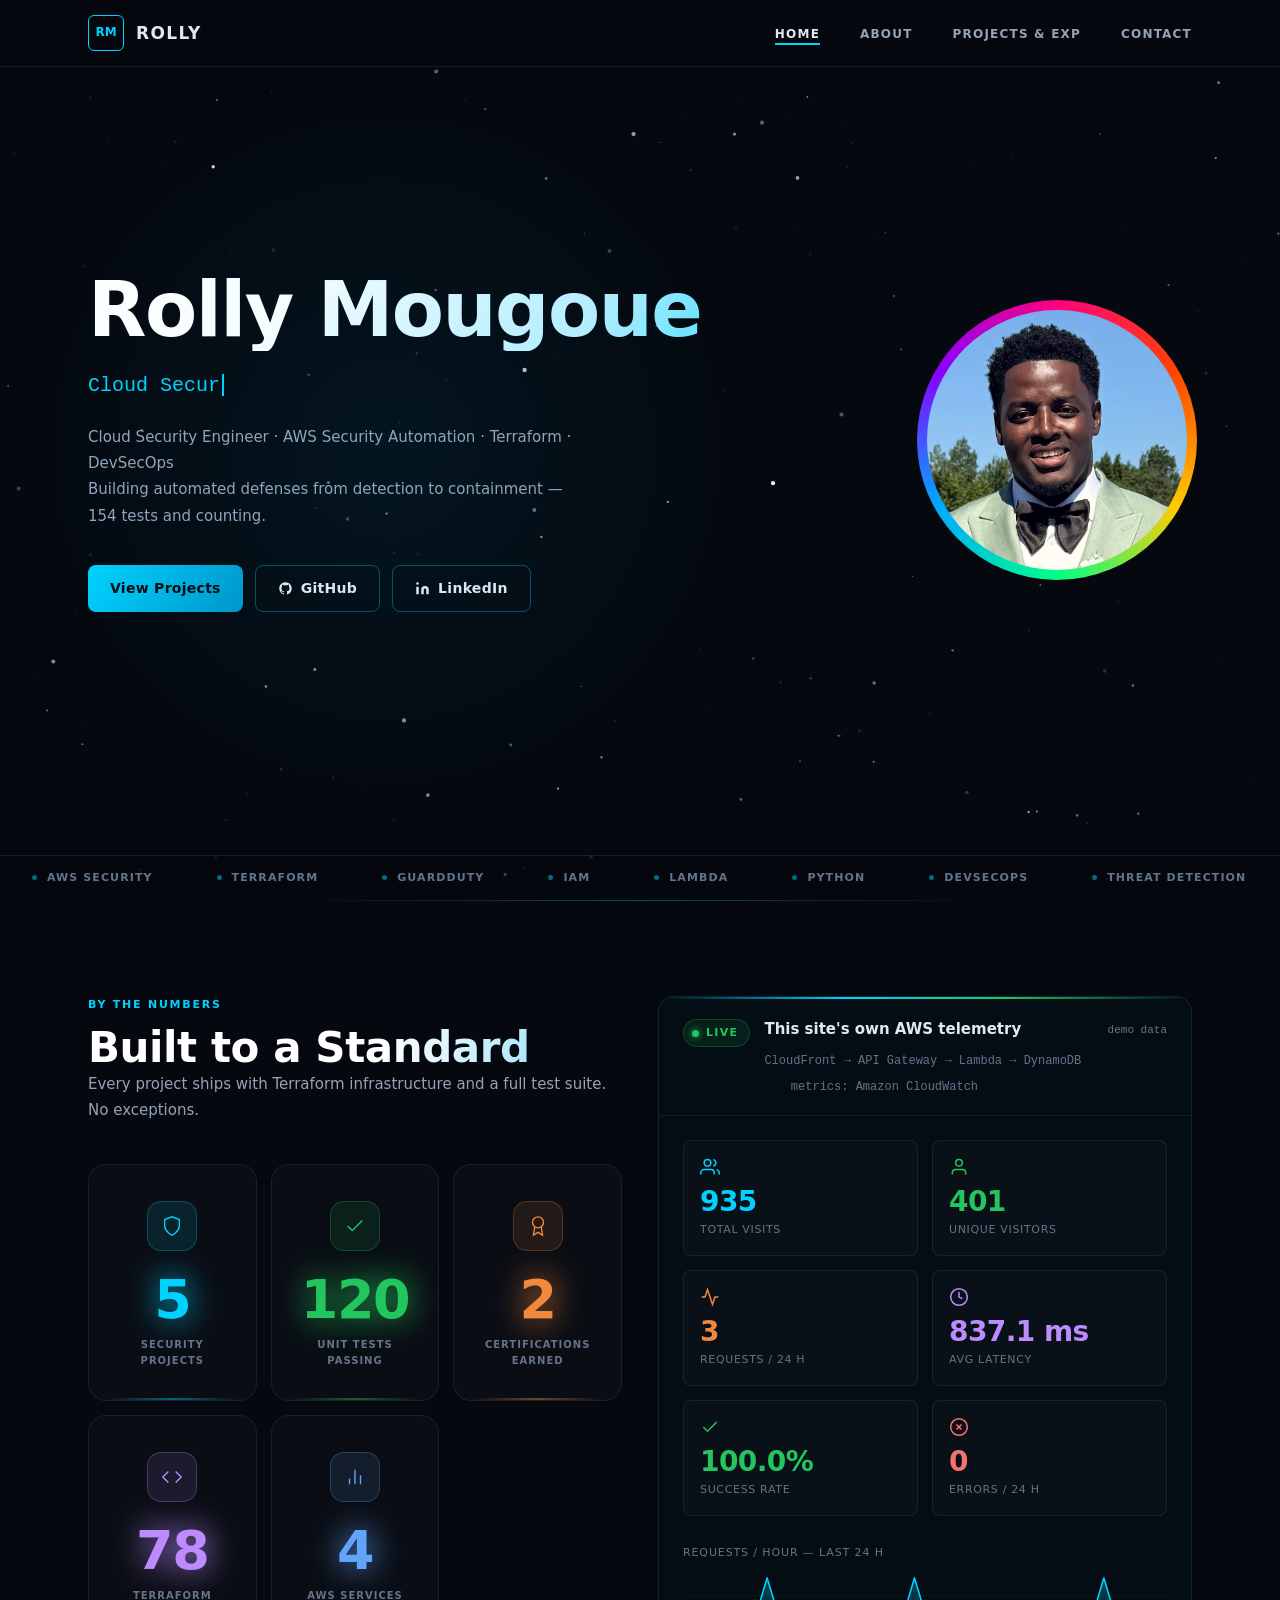
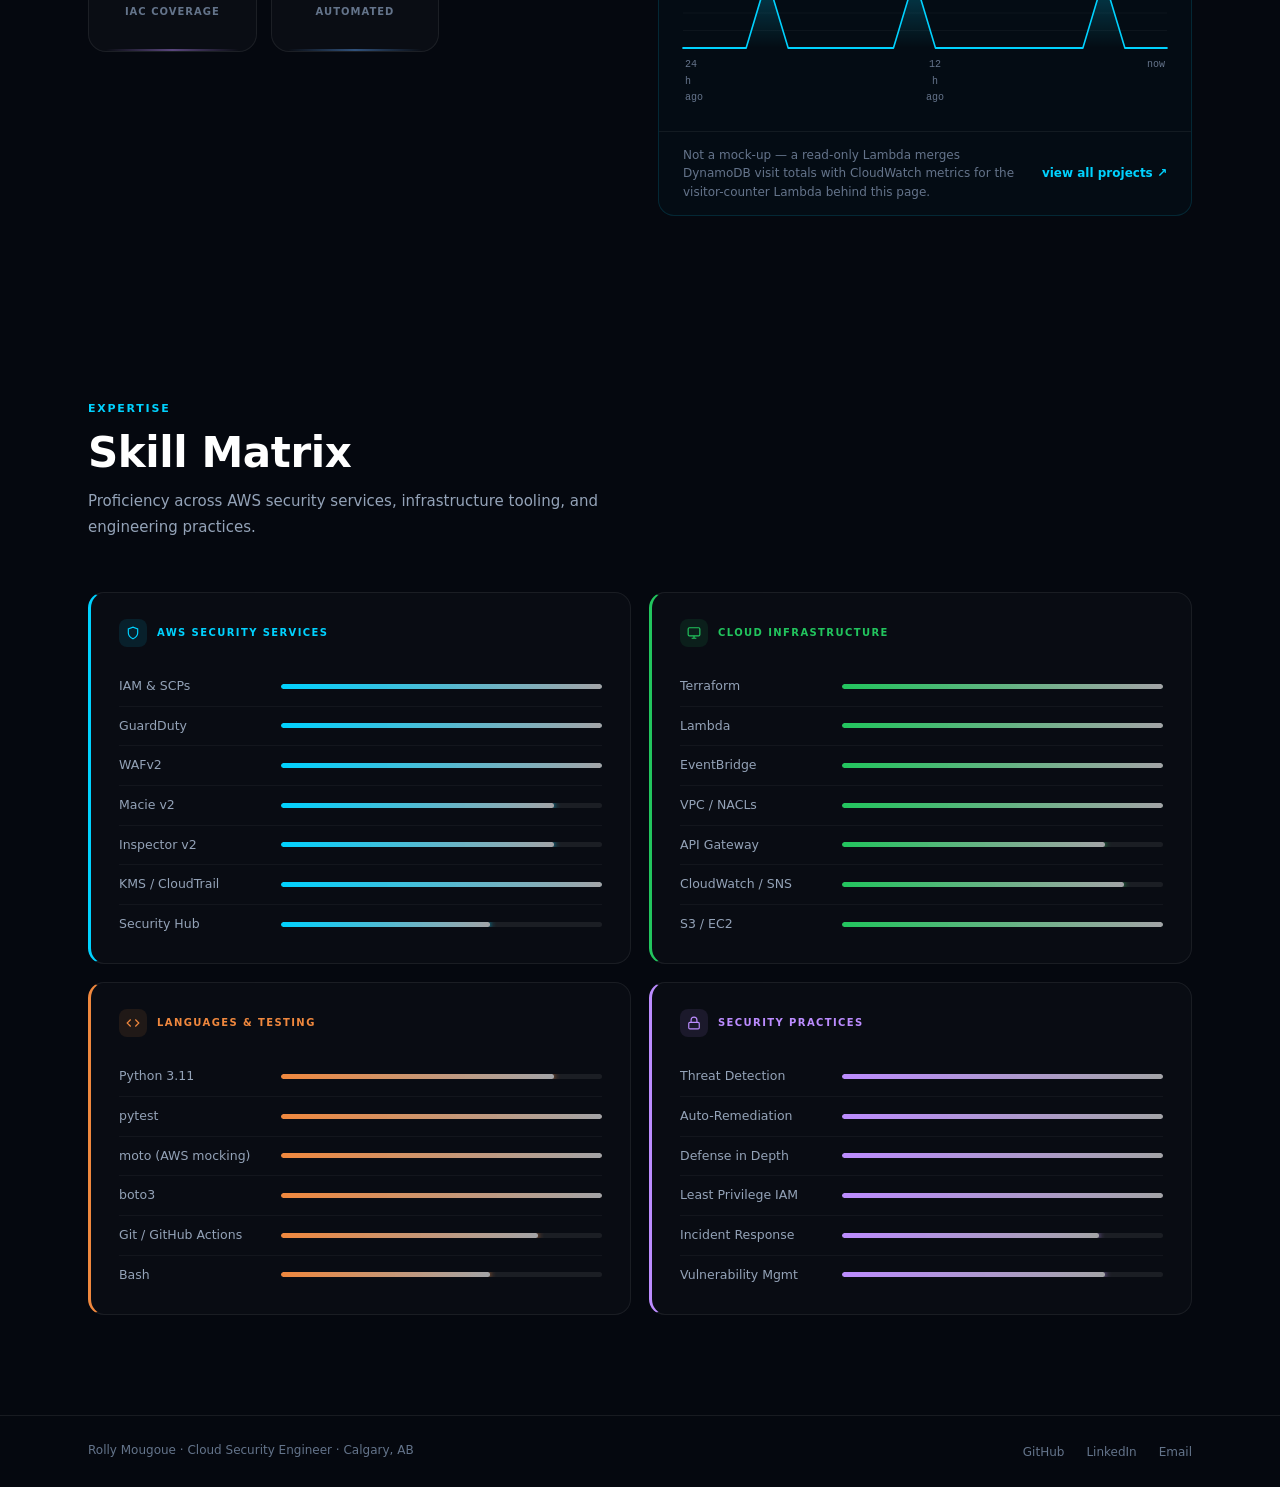
==== commit 8d2a2ee6: "Move telemetry widget beside Built to a Standard section Restructures the home page metrics section " ====
--- a/portfolio/index.html
+++ b/portfolio/index.html
@@ -101,61 +101,185 @@
     </section>
   </main>
 
-  <!-- ── Metrics ────────────────────────────────────────────── -->
+  <!-- ── Metrics + Live Telemetry ─────────────────────────────── -->
   <section class="metrics-section" aria-label="Portfolio metrics">
     <div class="container">
-
-      <div class="metrics-hd fade-in">
-        <span class="section-label">By the Numbers</span>
-        <h2 class="section-title metrics-title">Built to a Standard</h2>
-        <p class="section-desc metrics-desc">
-          Every project ships with Terraform infrastructure and a full test suite. No exceptions.
-        </p>
-      </div>
-
-      <div class="metrics-grid">
-
-        <div class="metric-card mc-cyan fade-in">
-          <div class="mc-icon" aria-hidden="true">
-            <svg viewBox="0 0 24 24" fill="none" stroke="currentColor" stroke-width="1.5"><path d="M12 22s8-4 8-10V5l-8-3-8 3v7c0 6 8 10 8 10z"/></svg>
-          </div>
-          <div class="mc-num" data-target="6">0</div>
-          <div class="mc-lbl">Security<br>Projects</div>
-        </div>
-
-        <div class="metric-card mc-green fade-in d1">
-          <div class="mc-icon" aria-hidden="true">
-            <svg viewBox="0 0 24 24" fill="none" stroke="currentColor" stroke-width="1.5"><polyline points="20 6 9 17 4 12"/></svg>
-          </div>
-          <div class="mc-num" data-target="154" data-suffix="+">0</div>
-          <div class="mc-lbl">Unit Tests<br>Passing</div>
-        </div>
-
-        <div class="metric-card mc-orange fade-in d2">
-          <div class="mc-icon" aria-hidden="true">
-            <svg viewBox="0 0 24 24" fill="none" stroke="currentColor" stroke-width="1.5"><circle cx="12" cy="8" r="6"/><path d="M15.477 12.89L17 22l-5-3-5 3 1.523-9.11"/></svg>
-          </div>
-          <div class="mc-num" data-target="3">0</div>
-          <div class="mc-lbl">Certifications<br>Earned</div>
-        </div>
-
-        <div class="metric-card mc-purple fade-in d1">
-          <div class="mc-icon" aria-hidden="true">
-            <svg viewBox="0 0 24 24" fill="none" stroke="currentColor" stroke-width="1.5"><polyline points="16 18 22 12 16 6"/><polyline points="8 6 2 12 8 18"/></svg>
-          </div>
-          <div class="mc-num" data-target="100" data-suffix="%">0</div>
-          <div class="mc-lbl">Terraform<br>IaC Coverage</div>
-        </div>
-
-        <div class="metric-card mc-blue fade-in d2">
-          <div class="mc-icon" aria-hidden="true">
-            <svg viewBox="0 0 24 24" fill="none" stroke="currentColor" stroke-width="1.5"><path d="M18 20V10M12 20V4M6 20v-6"/></svg>
-          </div>
-          <div class="mc-num" data-target="5">0</div>
-          <div class="mc-lbl">AWS Services<br>Automated</div>
-        </div>
-
-      </div>
+      <div class="metrics-telemetry-wrap">
+
+        <!-- Left: portfolio stats -->
+        <div class="metrics-left">
+
+          <div class="metrics-hd fade-in">
+            <span class="section-label">By the Numbers</span>
+            <h2 class="section-title metrics-title">Built to a Standard</h2>
+            <p class="section-desc metrics-desc">
+              Every project ships with Terraform infrastructure and a full test suite. No exceptions.
+            </p>
+          </div>
+
+          <div class="metrics-grid">
+
+            <div class="metric-card mc-cyan fade-in">
+              <div class="mc-icon" aria-hidden="true">
+                <svg viewBox="0 0 24 24" fill="none" stroke="currentColor" stroke-width="1.5"><path d="M12 22s8-4 8-10V5l-8-3-8 3v7c0 6 8 10 8 10z"/></svg>
+              </div>
+              <div class="mc-num" data-target="6">0</div>
+              <div class="mc-lbl">Security<br>Projects</div>
+            </div>
+
+            <div class="metric-card mc-green fade-in d1">
+              <div class="mc-icon" aria-hidden="true">
+                <svg viewBox="0 0 24 24" fill="none" stroke="currentColor" stroke-width="1.5"><polyline points="20 6 9 17 4 12"/></svg>
+              </div>
+              <div class="mc-num" data-target="154" data-suffix="+">0</div>
+              <div class="mc-lbl">Unit Tests<br>Passing</div>
+            </div>
+
+            <div class="metric-card mc-orange fade-in d2">
+              <div class="mc-icon" aria-hidden="true">
+                <svg viewBox="0 0 24 24" fill="none" stroke="currentColor" stroke-width="1.5"><circle cx="12" cy="8" r="6"/><path d="M15.477 12.89L17 22l-5-3-5 3 1.523-9.11"/></svg>
+              </div>
+              <div class="mc-num" data-target="3">0</div>
+              <div class="mc-lbl">Certifications<br>Earned</div>
+            </div>
+
+            <div class="metric-card mc-purple fade-in d1">
+              <div class="mc-icon" aria-hidden="true">
+                <svg viewBox="0 0 24 24" fill="none" stroke="currentColor" stroke-width="1.5"><polyline points="16 18 22 12 16 6"/><polyline points="8 6 2 12 8 18"/></svg>
+              </div>
+              <div class="mc-num" data-target="100" data-suffix="%">0</div>
+              <div class="mc-lbl">Terraform<br>IaC Coverage</div>
+            </div>
+
+            <div class="metric-card mc-blue fade-in d2">
+              <div class="mc-icon" aria-hidden="true">
+                <svg viewBox="0 0 24 24" fill="none" stroke="currentColor" stroke-width="1.5"><path d="M18 20V10M12 20V4M6 20v-6"/></svg>
+              </div>
+              <div class="mc-num" data-target="5">0</div>
+              <div class="mc-lbl">AWS Services<br>Automated</div>
+            </div>
+
+          </div>
+        </div><!-- /metrics-left -->
+
+        <!-- Right: live site telemetry -->
+        <div class="metrics-right">
+          <div class="telemetry-widget fade-in d1">
+
+            <div class="tw-header">
+              <div class="tw-live-badge">
+                <span class="tw-live-dot"></span>
+                LIVE
+              </div>
+              <div class="tw-meta">
+                <span class="tw-title">This site's own AWS telemetry</span>
+                <span class="tw-arch">
+                  CloudFront → API Gateway → Lambda → DynamoDB
+                  <span class="tw-arch-sep">·</span>
+                  metrics: Amazon CloudWatch
+                </span>
+              </div>
+              <div class="tw-updated" id="tw-updated">updated —</div>
+            </div>
+
+            <div class="tw-body">
+              <div class="tw-loading" id="tw-loading">
+                <span class="tw-spinner"></span>Fetching live metrics…
+              </div>
+
+              <div id="tw-data" hidden>
+                <div class="tw-stats">
+
+                  <div class="tw-stat tws-cyan">
+                    <svg class="tws-icon" viewBox="0 0 24 24" fill="none" stroke="currentColor" stroke-width="1.8" aria-hidden="true">
+                      <path d="M17 21v-2a4 4 0 00-4-4H5a4 4 0 00-4 4v2"/>
+                      <circle cx="9" cy="7" r="4"/>
+                      <path d="M23 21v-2a4 4 0 00-3-3.87M16 3.13a4 4 0 010 7.75"/>
+                    </svg>
+                    <div class="tws-num" id="tw-total">—</div>
+                    <div class="tws-label">Total Visits</div>
+                  </div>
+
+                  <div class="tw-stat tws-green">
+                    <svg class="tws-icon" viewBox="0 0 24 24" fill="none" stroke="currentColor" stroke-width="1.8" aria-hidden="true">
+                      <path d="M20 21v-2a4 4 0 00-4-4H8a4 4 0 00-4 4v2"/>
+                      <circle cx="12" cy="7" r="4"/>
+                    </svg>
+                    <div class="tws-num" id="tw-unique">—</div>
+                    <div class="tws-label">Unique Visitors</div>
+                  </div>
+
+                  <div class="tw-stat tws-orange">
+                    <svg class="tws-icon" viewBox="0 0 24 24" fill="none" stroke="currentColor" stroke-width="1.8" aria-hidden="true">
+                      <path d="M22 12h-4l-3 9L9 3l-3 9H2"/>
+                    </svg>
+                    <div class="tws-num" id="tw-req24">—</div>
+                    <div class="tws-label">Requests / 24 h</div>
+                  </div>
+
+                  <div class="tw-stat tws-purple">
+                    <svg class="tws-icon" viewBox="0 0 24 24" fill="none" stroke="currentColor" stroke-width="1.8" aria-hidden="true">
+                      <circle cx="12" cy="12" r="10"/>
+                      <polyline points="12 6 12 12 16 14"/>
+                    </svg>
+                    <div class="tws-num" id="tw-latency">—</div>
+                    <div class="tws-label">Avg Latency</div>
+                  </div>
+
+                  <div class="tw-stat tws-green2">
+                    <svg class="tws-icon" viewBox="0 0 24 24" fill="none" stroke="currentColor" stroke-width="1.8" aria-hidden="true">
+                      <polyline points="20 6 9 17 4 12"/>
+                    </svg>
+                    <div class="tws-num" id="tw-success">—</div>
+                    <div class="tws-label">Success Rate</div>
+                  </div>
+
+                  <div class="tw-stat tws-red">
+                    <svg class="tws-icon" viewBox="0 0 24 24" fill="none" stroke="currentColor" stroke-width="1.8" aria-hidden="true">
+                      <circle cx="12" cy="12" r="10"/>
+                      <line x1="15" y1="9" x2="9" y2="15"/>
+                      <line x1="9" y1="9" x2="15" y2="15"/>
+                    </svg>
+                    <div class="tws-num" id="tw-errors">—</div>
+                    <div class="tws-label">Errors / 24 h</div>
+                  </div>
+
+                </div><!-- /tw-stats -->
+
+                <div class="tw-chart-section">
+                  <div class="tw-chart-label">Requests / hour — last 24 h</div>
+                  <div class="tw-chart-wrap">
+                    <svg id="tw-chart" class="tw-chart" viewBox="0 0 600 80"
+                         preserveAspectRatio="none" aria-hidden="true"></svg>
+                    <div class="tw-chart-x" id="tw-chart-x"></div>
+                  </div>
+                </div>
+              </div><!-- /tw-data -->
+
+              <div id="tw-error" class="tw-err" hidden>
+                <svg viewBox="0 0 24 24" fill="none" stroke="currentColor" stroke-width="1.8" aria-hidden="true">
+                  <circle cx="12" cy="12" r="10"/>
+                  <line x1="12" y1="8" x2="12" y2="12"/>
+                  <line x1="12" y1="16" x2="12.01" y2="16"/>
+                </svg>
+                Could not reach telemetry API — showing demo data
+              </div>
+            </div><!-- /tw-body -->
+
+            <div class="tw-footer">
+              <p class="tw-note">
+                Not a mock-up — a read-only Lambda merges DynamoDB visit totals with CloudWatch
+                metrics for the visitor-counter Lambda behind this page.
+              </p>
+              <a href="projects.html" class="tw-src-link">
+                view all projects ↗
+              </a>
+            </div>
+
+          </div><!-- /telemetry-widget -->
+        </div><!-- /metrics-right -->
+
+      </div><!-- /metrics-telemetry-wrap -->
     </div>
   </section>
 
@@ -324,125 +448,6 @@
         </div>
 
       </div><!-- /skill-matrix -->
-    </div>
-  </section>
-
-  <!-- ── Live AWS Telemetry ───────────────────────────────────── -->
-  <section class="page-section" aria-label="Live site telemetry">
-    <div class="container">
-      <div class="telemetry-widget fade-in">
-
-        <div class="tw-header">
-          <div class="tw-live-badge">
-            <span class="tw-live-dot"></span>
-            LIVE
-          </div>
-          <div class="tw-meta">
-            <span class="tw-title">This site's own AWS telemetry</span>
-            <span class="tw-arch">
-              CloudFront → API Gateway → Lambda → DynamoDB
-              <span class="tw-arch-sep">·</span>
-              metrics: Amazon CloudWatch
-            </span>
-          </div>
-          <div class="tw-updated" id="tw-updated">updated —</div>
-        </div>
-
-        <div class="tw-body">
-          <div class="tw-loading" id="tw-loading">
-            <span class="tw-spinner"></span>Fetching live metrics…
-          </div>
-
-          <div id="tw-data" hidden>
-            <div class="tw-stats">
-
-              <div class="tw-stat tws-cyan">
-                <svg class="tws-icon" viewBox="0 0 24 24" fill="none" stroke="currentColor" stroke-width="1.8" aria-hidden="true">
-                  <path d="M17 21v-2a4 4 0 00-4-4H5a4 4 0 00-4 4v2"/>
-                  <circle cx="9" cy="7" r="4"/>
-                  <path d="M23 21v-2a4 4 0 00-3-3.87M16 3.13a4 4 0 010 7.75"/>
-                </svg>
-                <div class="tws-num" id="tw-total">—</div>
-                <div class="tws-label">Total Visits</div>
-              </div>
-
-              <div class="tw-stat tws-green">
-                <svg class="tws-icon" viewBox="0 0 24 24" fill="none" stroke="currentColor" stroke-width="1.8" aria-hidden="true">
-                  <path d="M20 21v-2a4 4 0 00-4-4H8a4 4 0 00-4 4v2"/>
-                  <circle cx="12" cy="7" r="4"/>
-                </svg>
-                <div class="tws-num" id="tw-unique">—</div>
-                <div class="tws-label">Unique Visitors</div>
-              </div>
-
-              <div class="tw-stat tws-orange">
-                <svg class="tws-icon" viewBox="0 0 24 24" fill="none" stroke="currentColor" stroke-width="1.8" aria-hidden="true">
-                  <path d="M22 12h-4l-3 9L9 3l-3 9H2"/>
-                </svg>
-                <div class="tws-num" id="tw-req24">—</div>
-                <div class="tws-label">Requests / 24 h</div>
-              </div>
-
-              <div class="tw-stat tws-purple">
-                <svg class="tws-icon" viewBox="0 0 24 24" fill="none" stroke="currentColor" stroke-width="1.8" aria-hidden="true">
-                  <circle cx="12" cy="12" r="10"/>
-                  <polyline points="12 6 12 12 16 14"/>
-                </svg>
-                <div class="tws-num" id="tw-latency">—</div>
-                <div class="tws-label">Avg Latency</div>
-              </div>
-
-              <div class="tw-stat tws-green2">
-                <svg class="tws-icon" viewBox="0 0 24 24" fill="none" stroke="currentColor" stroke-width="1.8" aria-hidden="true">
-                  <polyline points="20 6 9 17 4 12"/>
-                </svg>
-                <div class="tws-num" id="tw-success">—</div>
-                <div class="tws-label">Success Rate</div>
-              </div>
-
-              <div class="tw-stat tws-red">
-                <svg class="tws-icon" viewBox="0 0 24 24" fill="none" stroke="currentColor" stroke-width="1.8" aria-hidden="true">
-                  <circle cx="12" cy="12" r="10"/>
-                  <line x1="15" y1="9" x2="9" y2="15"/>
-                  <line x1="9" y1="9" x2="15" y2="15"/>
-                </svg>
-                <div class="tws-num" id="tw-errors">—</div>
-                <div class="tws-label">Errors / 24 h</div>
-              </div>
-
-            </div><!-- /tw-stats -->
-
-            <div class="tw-chart-section">
-              <div class="tw-chart-label">Requests / hour — last 24 h</div>
-              <div class="tw-chart-wrap">
-                <svg id="tw-chart" class="tw-chart" viewBox="0 0 600 80"
-                     preserveAspectRatio="none" aria-hidden="true"></svg>
-                <div class="tw-chart-x" id="tw-chart-x"></div>
-              </div>
-            </div>
-          </div><!-- /tw-data -->
-
-          <div id="tw-error" class="tw-err" hidden>
-            <svg viewBox="0 0 24 24" fill="none" stroke="currentColor" stroke-width="1.8" aria-hidden="true">
-              <circle cx="12" cy="12" r="10"/>
-              <line x1="12" y1="8" x2="12" y2="12"/>
-              <line x1="12" y1="16" x2="12.01" y2="16"/>
-            </svg>
-            Could not reach telemetry API — showing demo data
-          </div>
-        </div><!-- /tw-body -->
-
-        <div class="tw-footer">
-          <p class="tw-note">
-            Not a mock-up — a read-only Lambda merges DynamoDB visit totals with CloudWatch
-            metrics for the visitor-counter Lambda behind this page.
-          </p>
-          <a href="projects.html" class="tw-src-link">
-            view all projects ↗
-          </a>
-        </div>
-
-      </div><!-- /telemetry-widget -->
     </div>
   </section>
 
--- a/portfolio/css/style.css
+++ b/portfolio/css/style.css
@@ -1123,6 +1123,28 @@
   to   { opacity: 1; transform: translateY(0); }
 }
 
+/* ── Metrics + Telemetry side-by-side layout ─────────────────── */
+.metrics-telemetry-wrap {
+  display: grid;
+  grid-template-columns: 1fr 1fr;
+  gap: 36px;
+  align-items: start;
+}
+.metrics-left .metrics-hd   { text-align: left; margin-bottom: 40px; }
+.metrics-left .metrics-title { justify-content: flex-start; }
+.metrics-left .metrics-desc  { text-align: left; margin: 0; max-width: 100%; }
+.metrics-left .metrics-grid  { grid-template-columns: repeat(3, 1fr); }
+.metrics-right .telemetry-widget { margin: 0; }
+/* 2-col stat grid in the narrower right column */
+.metrics-right .tw-stats     { grid-template-columns: repeat(2, 1fr); }
+
+@media (max-width: 940px) {
+  .metrics-telemetry-wrap    { grid-template-columns: 1fr; gap: 48px; }
+  .metrics-left .metrics-hd  { text-align: center; }
+  .metrics-left .metrics-title { justify-content: center; }
+  .metrics-left .metrics-desc  { text-align: center; margin: 0 auto; max-width: 520px; }
+}
+
 /* ── Live Telemetry Widget ───────────────────────────────────── */
 .telemetry-widget {
   margin: 44px 0 60px;
@@ -1369,6 +1391,7 @@
   .footer-inner { flex-direction: column; text-align: center; }
   .metrics-grid { grid-template-columns: repeat(2, 1fr); }
   .metrics-grid .metric-card:nth-child(5) { grid-column: span 2; }
+  .metrics-left .metrics-grid { grid-template-columns: repeat(2, 1fr); }
   .skill-matrix { grid-template-columns: 1fr; }
   .skill-name { flex: 0 0 120px; }
   .contact-card { grid-template-columns: 1fr; }
@@ -1386,5 +1409,6 @@
   .metrics-grid .metric-card:nth-child(5) { grid-column: auto; }
   .mc-num { font-size: 44px; }
   .tw-stats { grid-template-columns: 1fr; }
+  .metrics-right .tw-stats { grid-template-columns: 1fr; }
   .tws-num  { font-size: 24px; }
 }
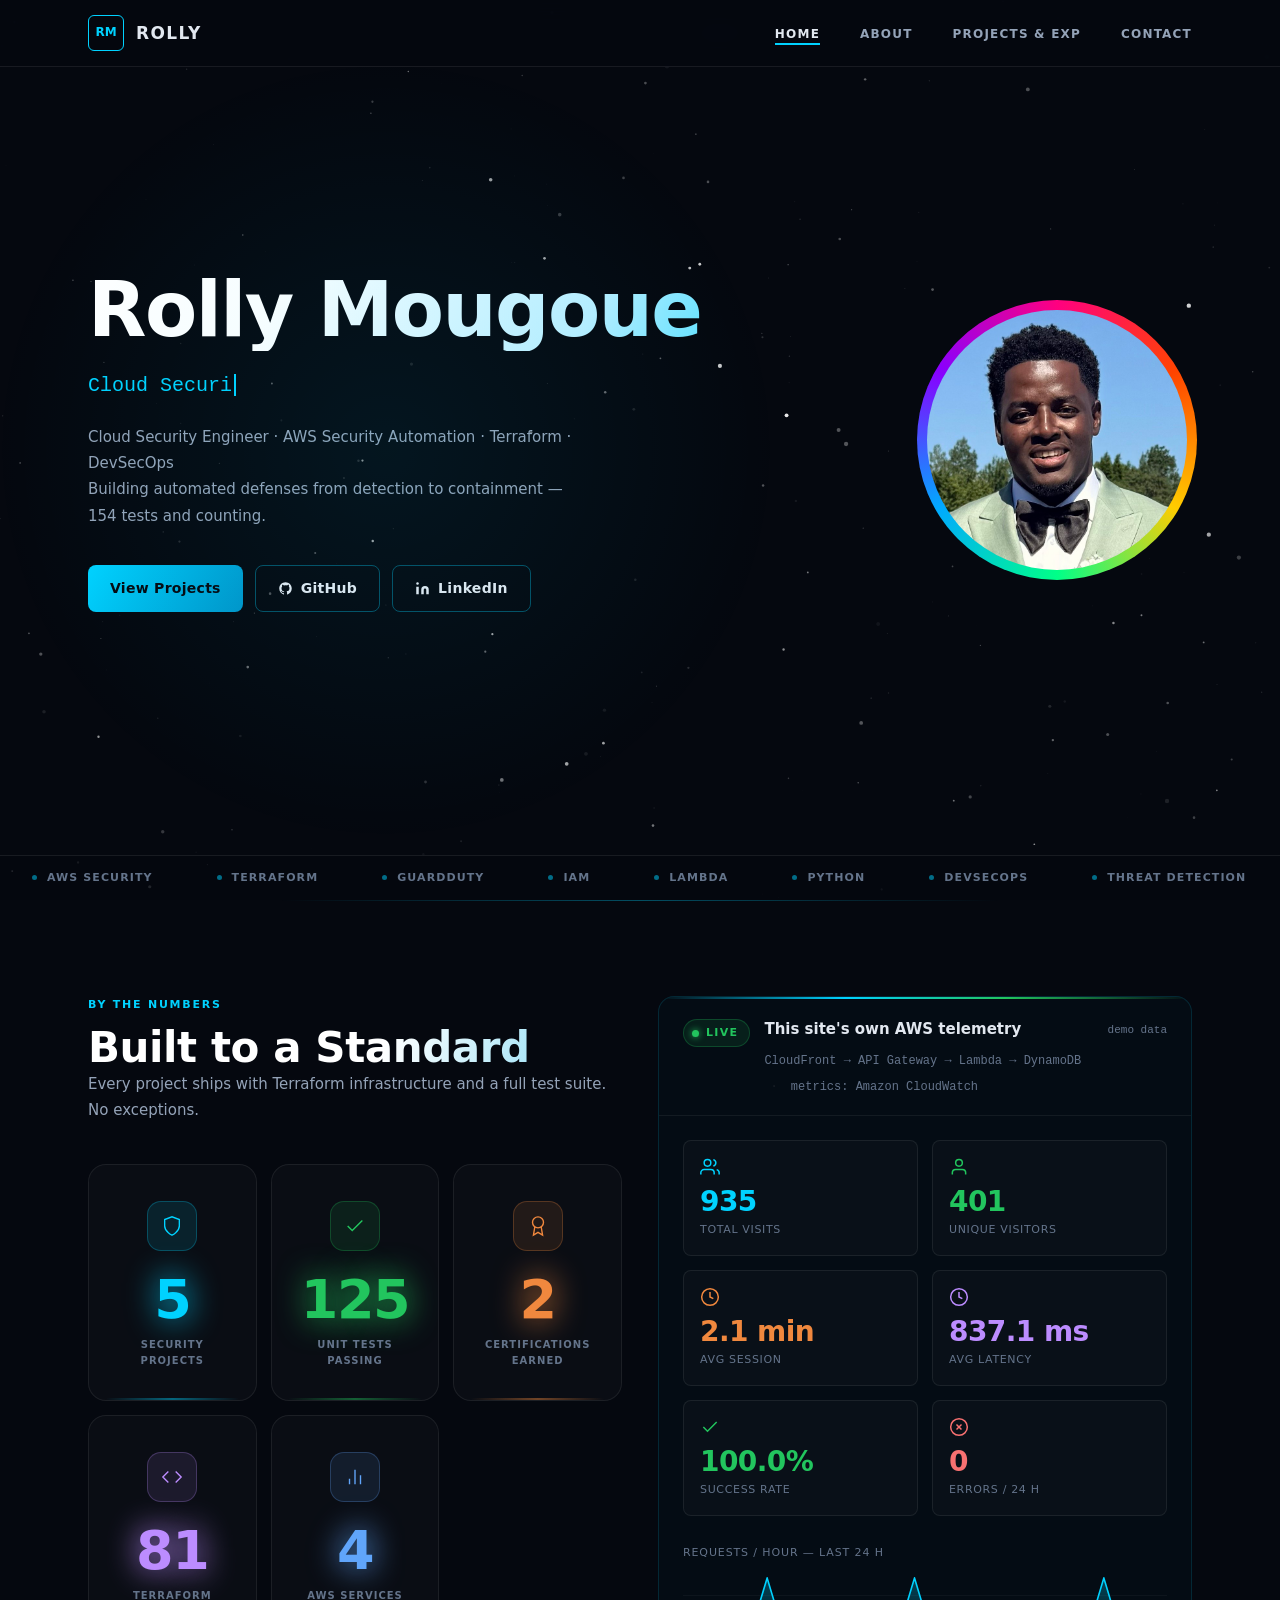
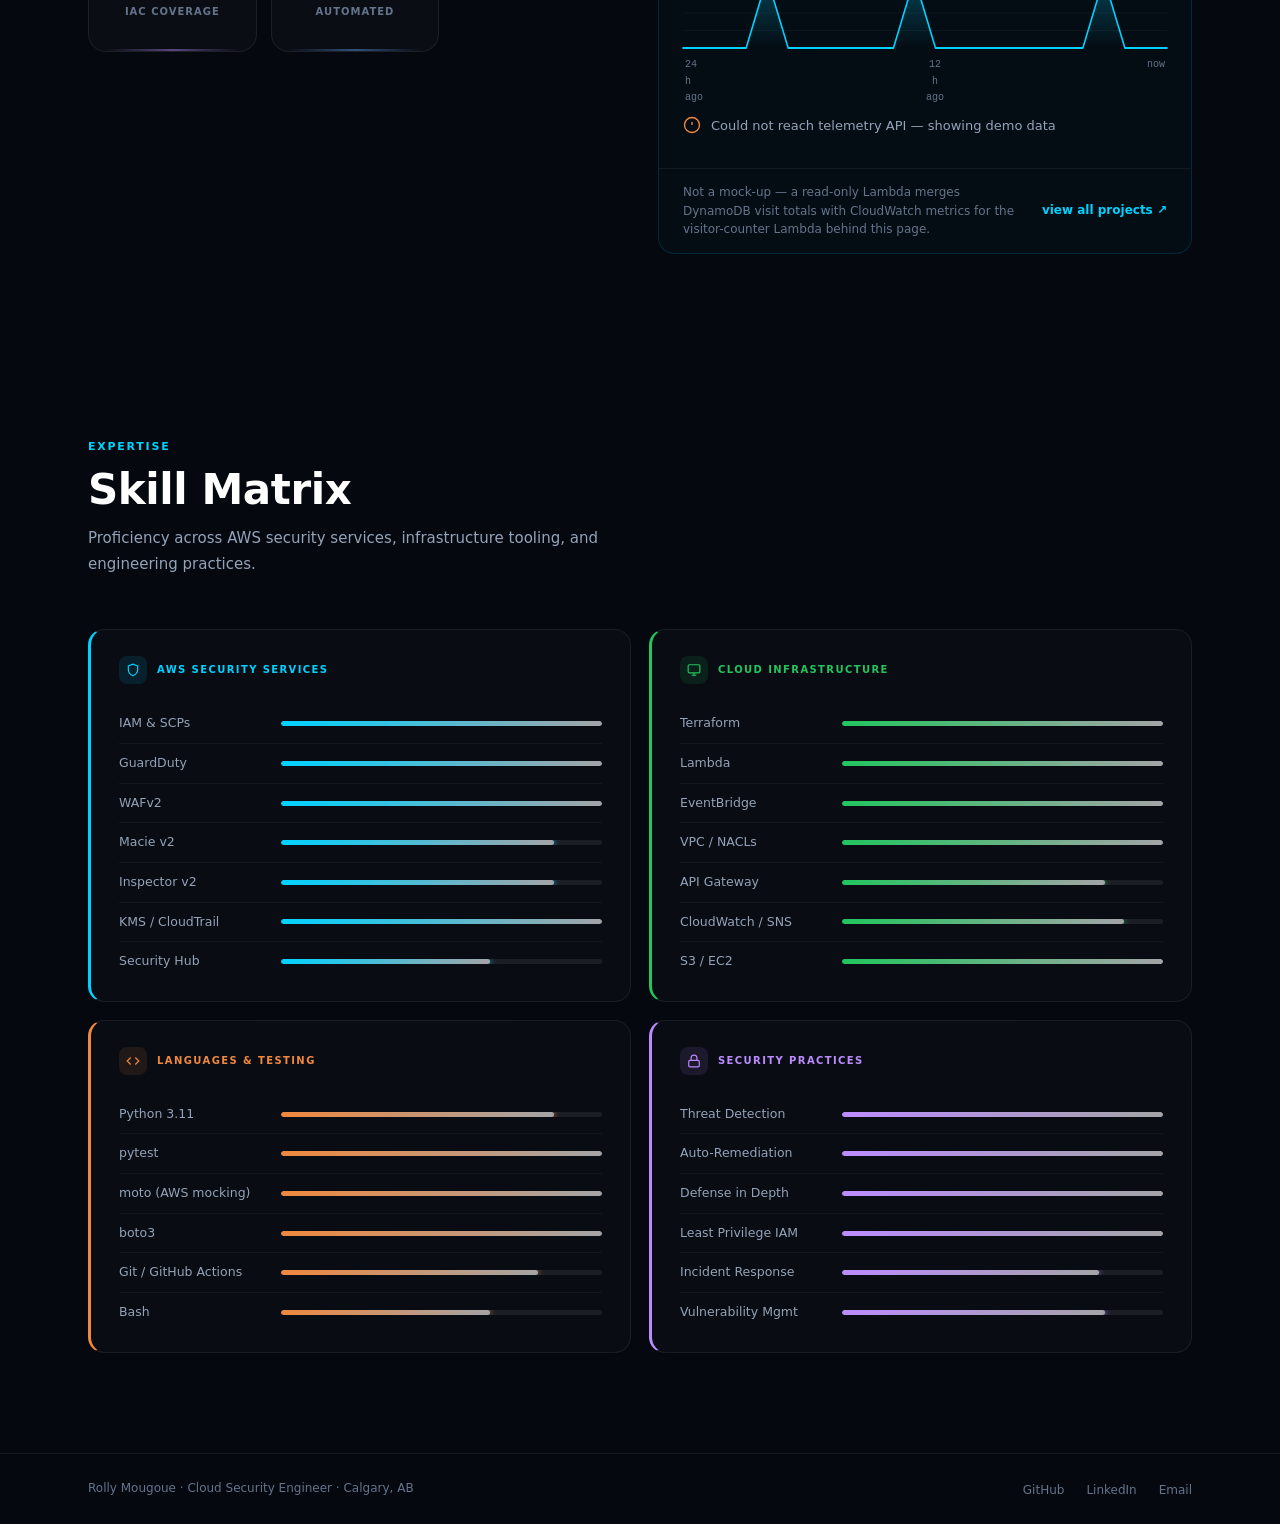
==== commit 8d0ac45c: "feat: avg session duration metric + private behaviour tracking Widget: - Replaces "Requests / 24 h" " ====
--- a/portfolio/index.html
+++ b/portfolio/index.html
@@ -211,10 +211,11 @@
 
                   <div class="tw-stat tws-orange">
                     <svg class="tws-icon" viewBox="0 0 24 24" fill="none" stroke="currentColor" stroke-width="1.8" aria-hidden="true">
-                      <path d="M22 12h-4l-3 9L9 3l-3 9H2"/>
-                    </svg>
-                    <div class="tws-num" id="tw-req24">—</div>
-                    <div class="tws-label">Requests / 24 h</div>
+                      <circle cx="12" cy="12" r="10"/>
+                      <polyline points="12 6 12 12 16 14"/>
+                    </svg>
+                    <div class="tws-num" id="tw-duration">—</div>
+                    <div class="tws-label">Avg Session</div>
                   </div>
 
                   <div class="tw-stat tws-purple">
